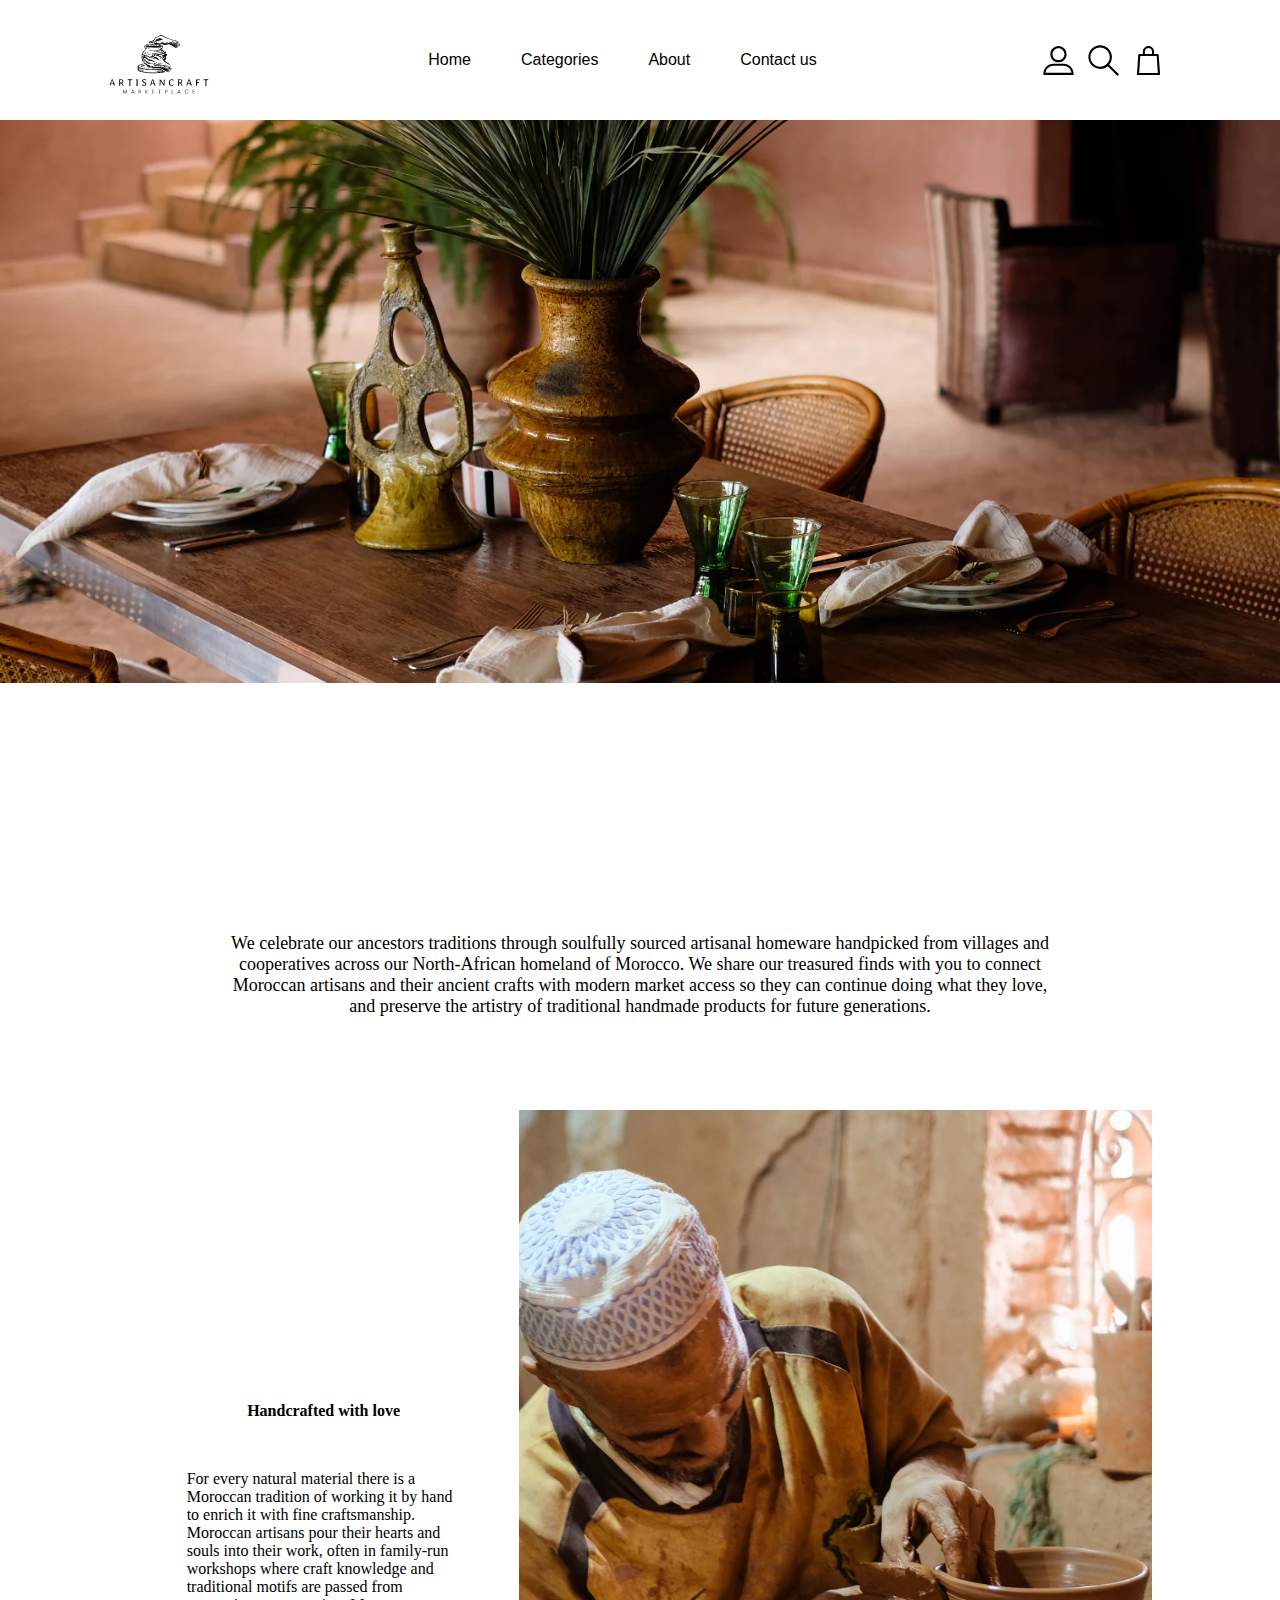
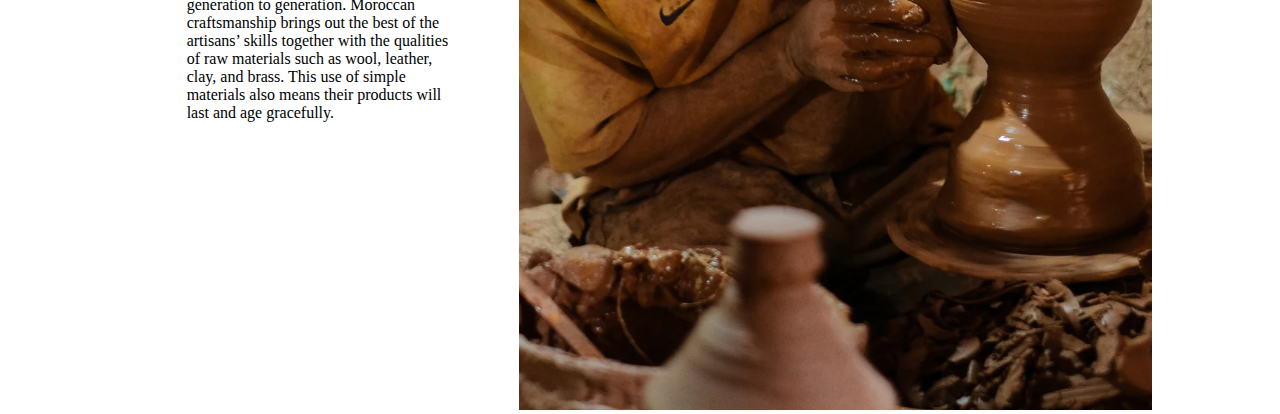
==== index.html @ 1ca32d8e "complete home page without footer" ====
<!DOCTYPE html>
<html lang="en">
<head>
    <meta charset="UTF-8">
    <meta name="viewport" content="width=device-width, initial-scale=1.0">
    <link rel="stylesheet" href="styles.css">
    <title>Document</title>
</head>
<body>

        <header>
            <img src="assets/logo.svg" class="logo" alt="logo">
            <nav>
                <ul>
                    <li><a href="">Home</a></li>
                    <li><a href="">Categories</a></li>
                    <li><a href="">About</a></li>
                    <li><a href="">Contact us</a></li>
                </ul>
            </nav>
            <div class="icons">
                <img src="assets/user.svg" alt="">
                <img src="assets/search1.svg" alt="">
                <img src="assets/cart.svg" alt="">
            </div>
        </header>
        <section class="main_page">
            <img src="assets/main_img.svg" alt="">
        </section>
        <div class="home_content">
            <p>We celebrate our ancestors traditions through soulfully sourced artisanal homeware handpicked from villages and <br> cooperatives across our North-African homeland of Morocco. We share our treasured finds with you to connect <br> Moroccan artisans and their ancient crafts with modern market access so they can continue doing what they love, <br> and preserve the artistry of traditional handmade products for future generations.</p>
        </div>
        <section class="main2">
            <div class="left_section">
                <h4>Handcrafted with love</h4>
                <p>For every natural material there is a Moroccan tradition of working it by hand to enrich it with fine craftsmanship. Moroccan artisans pour their hearts and souls into their work, often in family-run workshops where craft knowledge and traditional motifs are passed from generation to generation. Moroccan craftsmanship brings out the best of the artisans’ skills together with the qualities of raw materials such as wool, leather, clay, and brass. This use of simple materials also means their products will last and age gracefully. </p>
            </div>
            <div class="right_section">
                <img src="assets/men.svg" alt="">
            </div>
        </section>



    
</body>
</html>
---- styles.css ----
*{
    padding: 0;
    margin: 0;
}

header{
    position: relative;
    display: flex;
    z-index: 1;
    justify-content: space-around;
    align-items: center;
    height: 10%;
    background-color: var(--primarycolor);
}

.logo{
    height: 100px;
    width: 100px;
    display: flex;
    padding-bottom: 20px;
}
.icons{
    display: flex;
    align-items: center;
    justify-content: space-between;
}

.icons img{
    height: 45px;
    width: 45px;
}

nav ul{
    list-style-type: none;
    display: flex;
    gap: 50px; 
    
}
nav ul li a {
    font-size: 18px;
    font-family: 'Roboto', sans-serif;
    font-size: 16px;
    font-weight: 400;
    text-decoration: none;
    color: black;
} 
.main_page{
   height: 80vh;
}

.home_content{
    height: 30vh;
    width: 80%;
    display: flex;
    align-items: center;
    justify-content: center;
    margin: auto;
    
}
.home_content p{
    text-align: center;
    font-size: 18px;
}

.main2{
    height: 100vh;
    width: 80%;
    margin: auto;
    display: grid;
    grid-template-columns: repeat(2,1fr)
}
.left_section{
    grid-column:1/2 ;

    height: 100%;
    width: 70%;
    margin: auto;
    display: flex;
    flex-direction: column;
    justify-content: center;
    align-items: center;
    gap: 50px;
}
.right_section{
    grid-column:2/3 ;
    width: 100%;
}
.right_section img{
    height: 100vh;
    width: 100%;
    width: auto;
    object-fit: cover ;
}
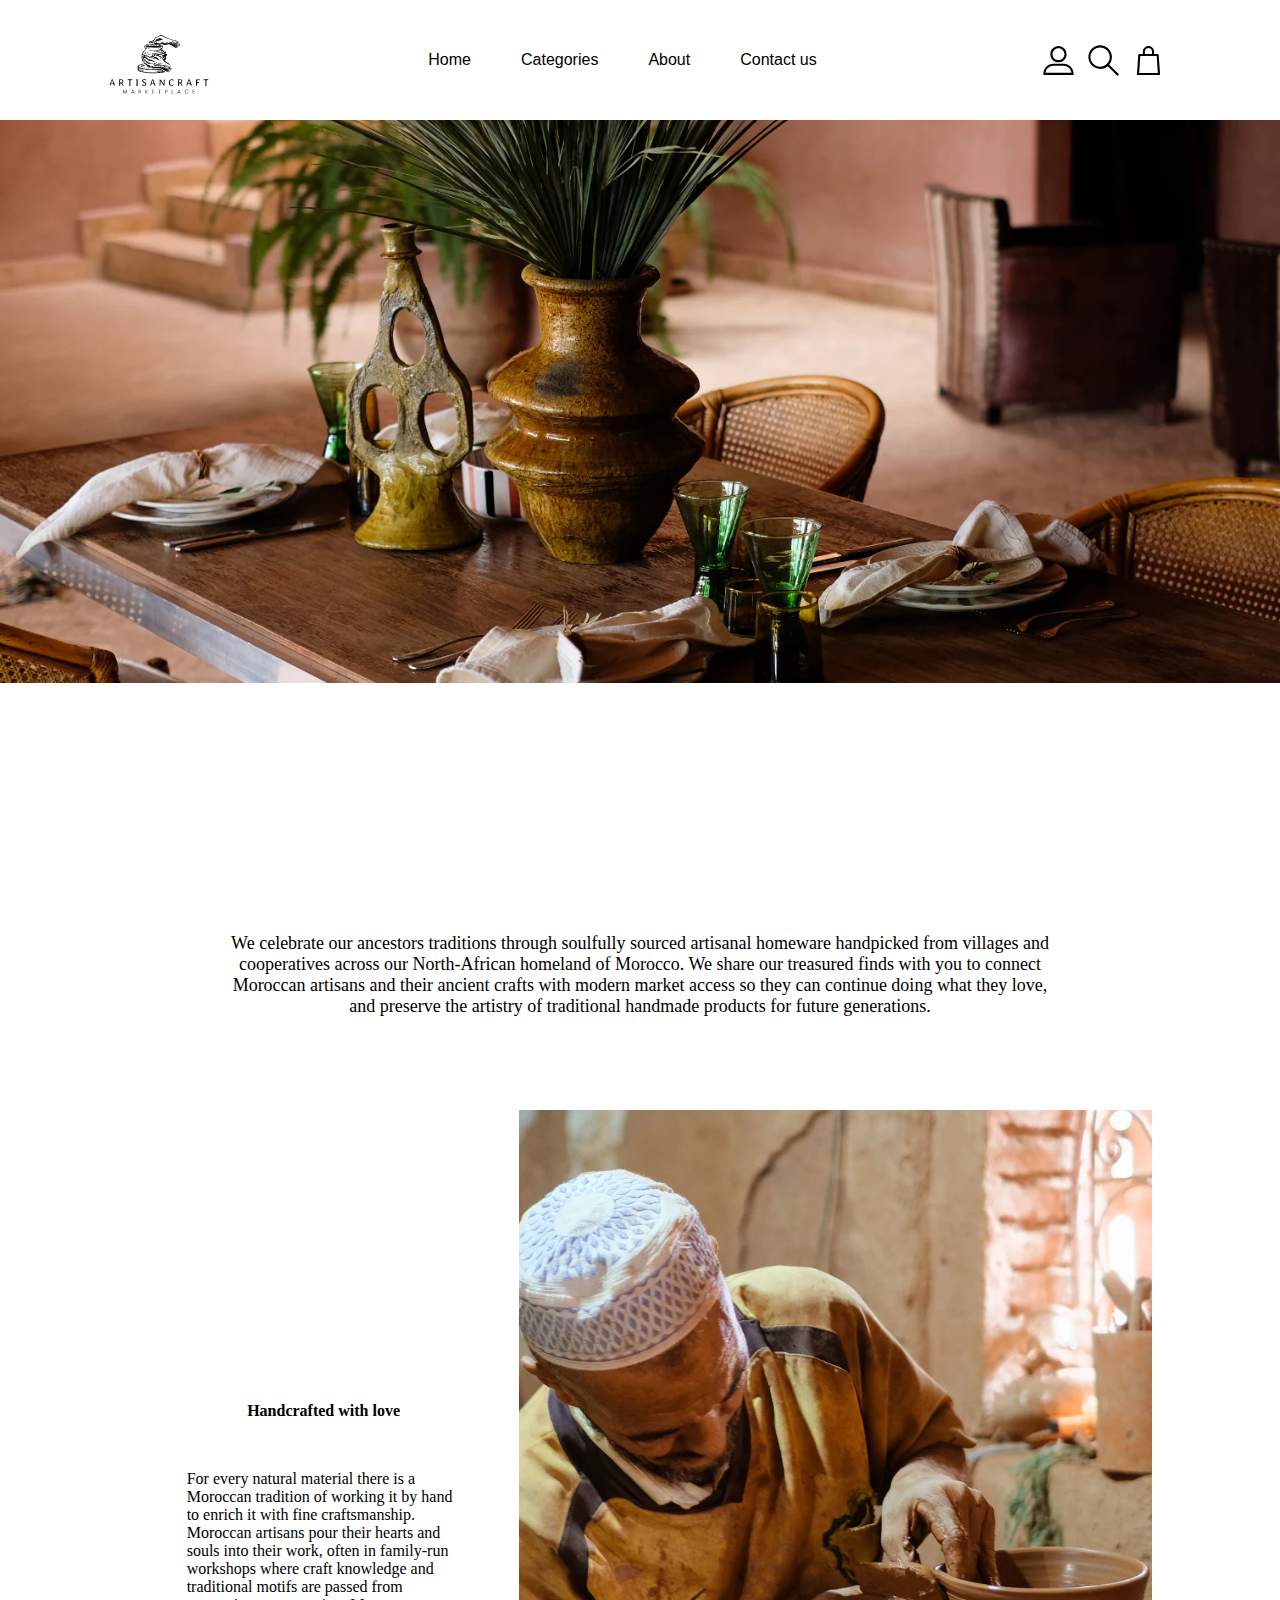
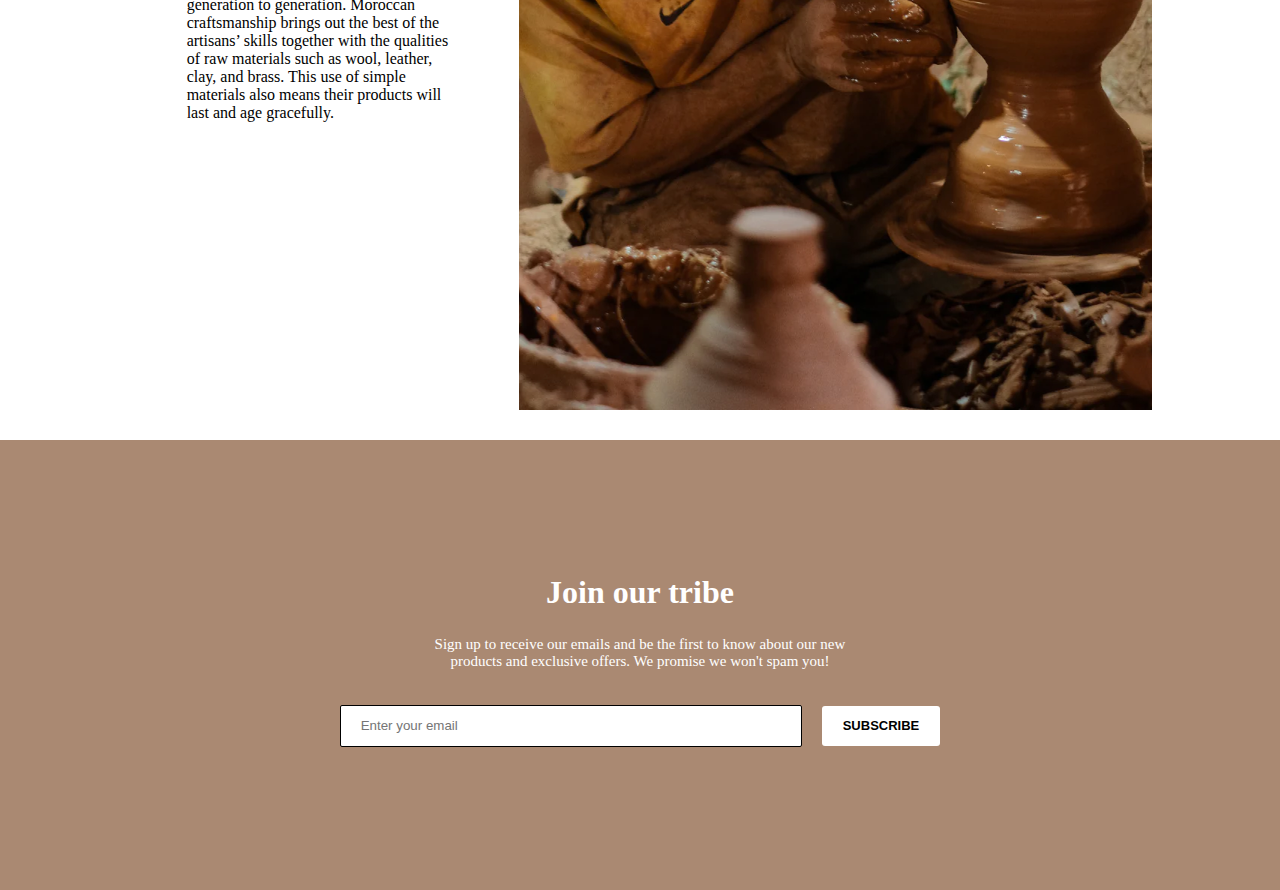
==== commit 8fd6658c: "footer completed" ====
--- a/index.html
+++ b/index.html
@@ -14,7 +14,7 @@
                 <ul>
                     <li><a href="">Home</a></li>
                     <li><a href="">Categories</a></li>
-                    <li><a href="">About</a></li>
+                    <li><a href="pages/about.html">About</a></li>
                     <li><a href="">Contact us</a></li>
                 </ul>
             </nav>
@@ -40,7 +40,20 @@
             </div>
         </section>
 
-
+        <footer>
+            <div class="footer_top">
+                <h1>Join our tribe</h1>
+                <p>Sign up to receive our emails and be the first to know about our new <br> products and exclusive offers. We promise we won't spam you!</p>
+                <div class="formbtn">
+                    <input type="text" placeholder="Enter your email" class="form__input"  />
+                    <button class="btn">SUBSCRIBE</button>
+                </div>
+            </div>
+            <!-- <hr class="solid"> -->
+            <div class="footer_bottom">
+                
+            </div>
+        </footer>
 
     
 </body>
--- a/styles.css
+++ b/styles.css
@@ -28,6 +28,8 @@
 .icons img{
     height: 45px;
     width: 45px;
+    object-fit: cover;
+    
 }
 
 nav ul{
@@ -67,7 +69,8 @@
     width: 80%;
     margin: auto;
     display: grid;
-    grid-template-columns: repeat(2,1fr)
+    grid-template-columns: repeat(2,1fr);
+    margin-bottom: 30px;
 }
 .left_section{
     grid-column:1/2 ;
@@ -91,3 +94,95 @@
     width: auto;
     object-fit: cover ;
 }
+
+
+footer{
+    height: 50vh;
+    width: 100%;
+    background-color: #AA8972;
+    display: flex;
+    flex-direction: column;
+    justify-content: center;
+    align-items: center;
+  
+
+}
+footer h1 {
+    text-align: center;
+    color: white;
+}
+
+footer p {
+    text-align: center;
+    color: white;
+    font-size: 15px;
+}
+
+.footer_top{
+    display: flex;
+    flex-direction: column;
+    gap: 25px;
+}
+.formbtn{
+    display: flex;
+    flex-direction: row;
+    align-items: center;
+    gap: 20px;
+  }
+
+.form__input {
+  width: clamp(120px, 30vw, 420px);
+  height: 2.5rem;
+  padding: 0 1.25rem;
+  border: 1px solid black;
+  border-radius: 2px;
+  margin: 0.625rem auto;
+  transition: all 250ms;
+  @media (min-width: 768px) {
+    width: clamp(120px, 35vw, 420px);
+  }
+}
+
+ footer button{
+    display: inline-block;
+    outline: 0;
+    text-align: center;
+    cursor: pointer;
+    background: #fff;
+    border-color: #fff;
+    color: #000;
+    height: 2.5rem;
+    padding: 0 20px;
+    border-radius: 3px;
+    border: 1px solid transparent;
+    transition: all .3s ease;
+    text-align: center;
+    min-width: 110px;
+    line-height: 20px;
+    text-transform: uppercase;
+    font-weight: 600;
+    font-size: 13px;
+    :hover {
+        box-shadow: 0 1px 4px 0 rgb(0 0 0 / 10%);
+    }
+    
+    }
+  
+/****************BILAL*******************************************************************************************************************************************************************/
+.sec1 .container{
+    height: 100vh;
+    display: flex;
+    flex-direction: column;
+    justify-content: center;
+    align-items: center;
+}
+.sec2 .container{
+    height: 100vh;
+    display: flex;
+    flex-direction: column;
+    justify-content: center;
+    align-items: center;
+    background-color: #BB9457;
+    color: white;
+}
+/*******************************************************************************************************************************************************/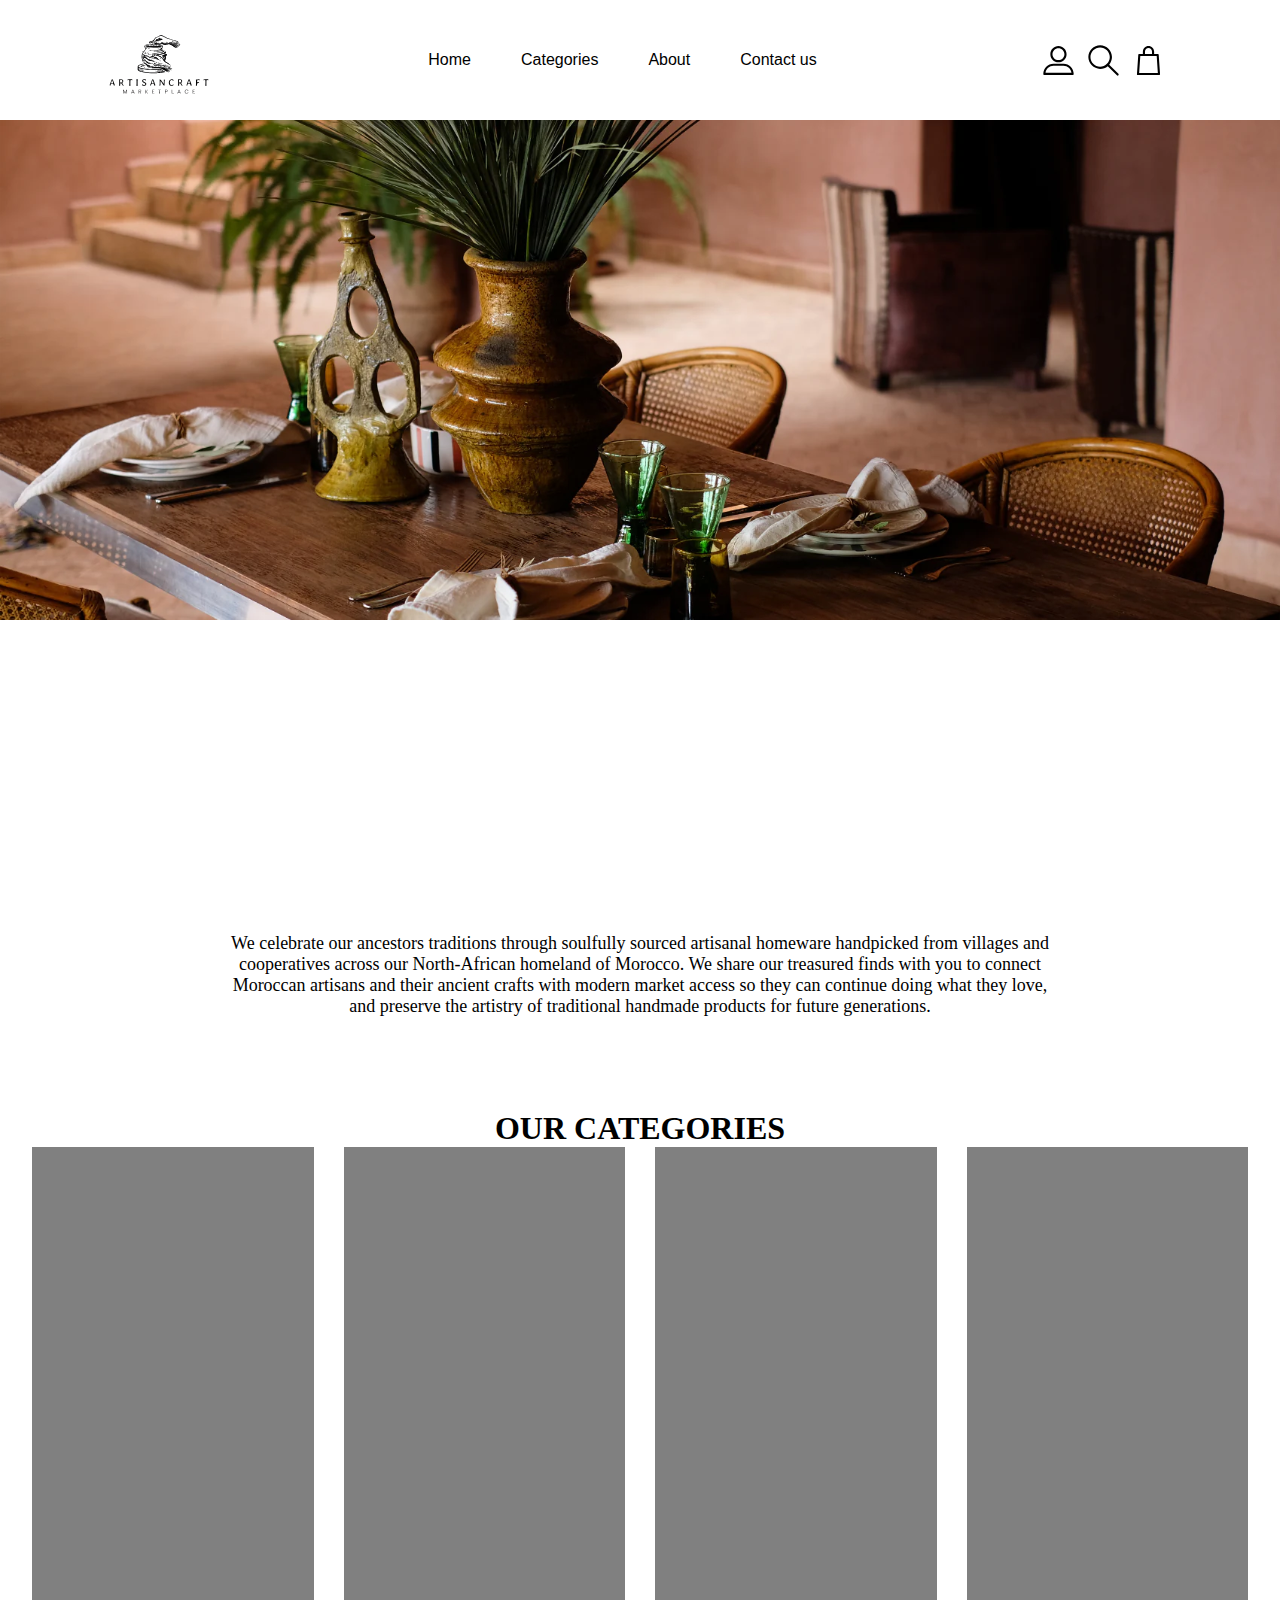
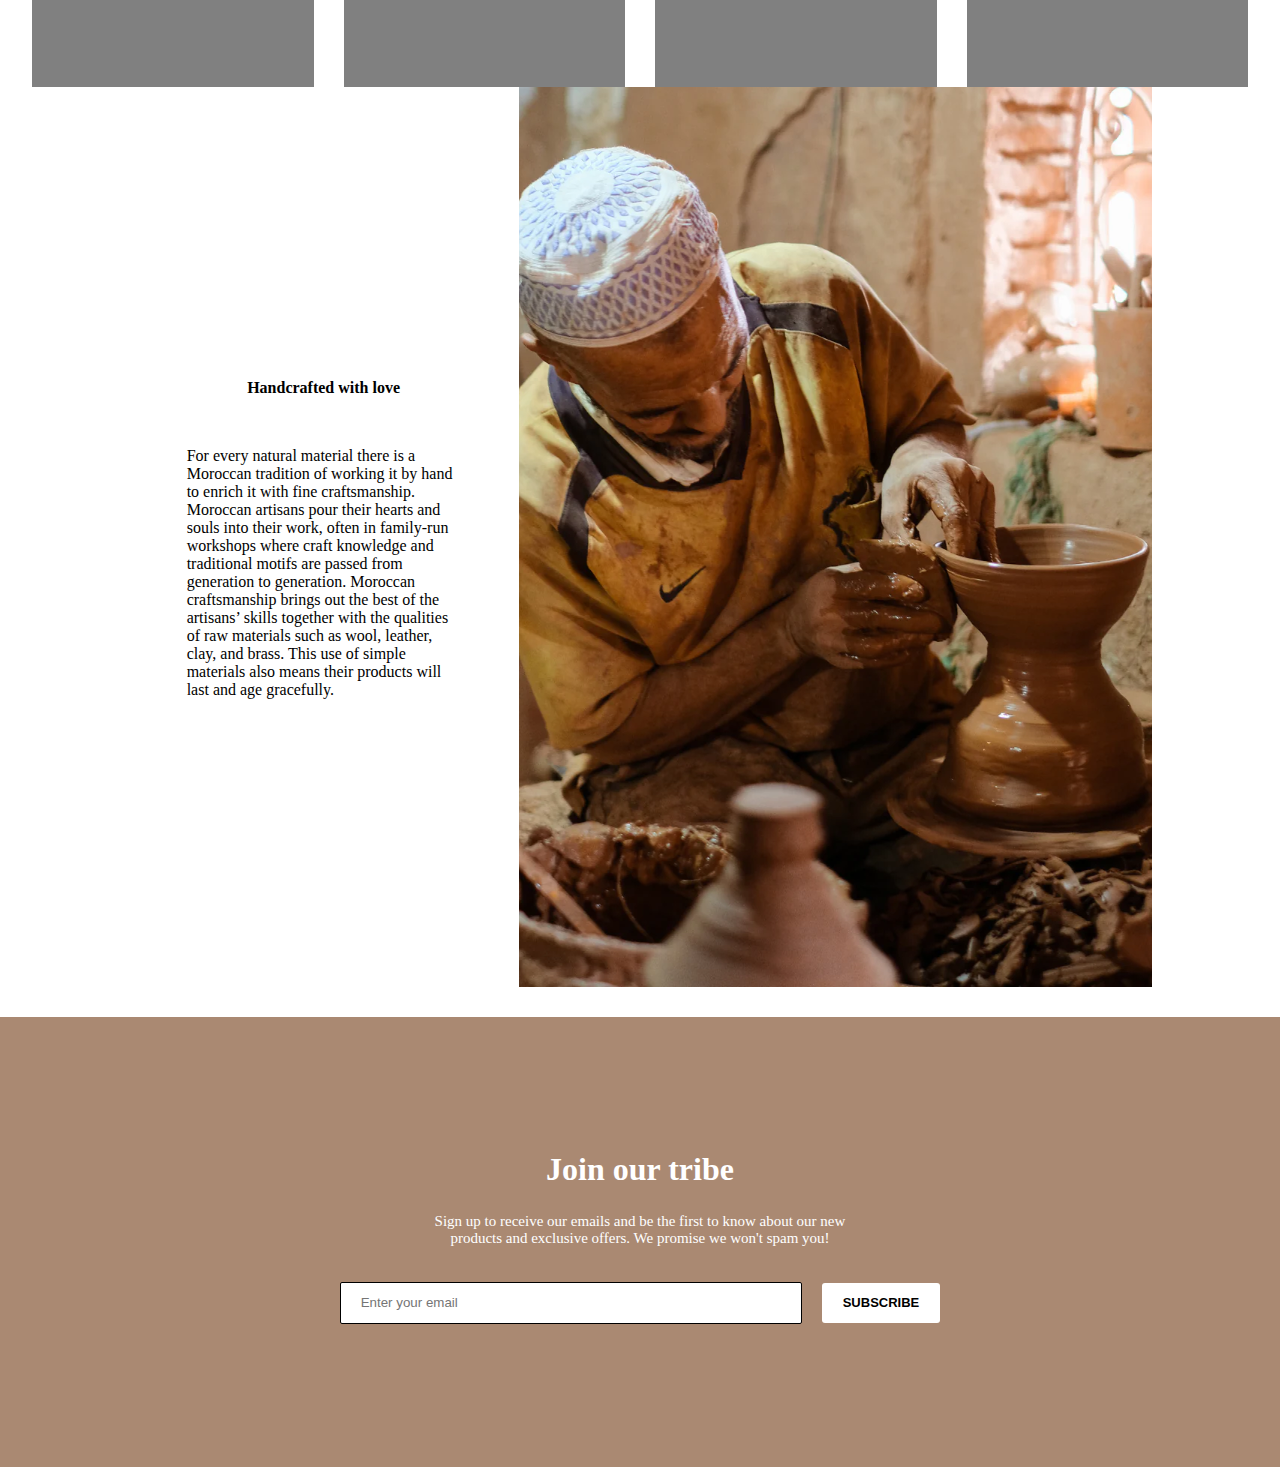
==== commit a036052e: "Merge branch 'main' into bilal" ====
--- a/index.html
+++ b/index.html
@@ -7,13 +7,12 @@
     <title>Document</title>
 </head>
 <body>
-
         <header>
             <img src="assets/logo.svg" class="logo" alt="logo">
             <nav>
                 <ul>
                     <li><a href="">Home</a></li>
-                    <li><a href="">Categories</a></li>
+                    <li><a href="pages/products.html">Categories</a></li>
                     <li><a href="pages/about.html">About</a></li>
                     <li><a href="">Contact us</a></li>
                 </ul>
@@ -25,11 +24,21 @@
             </div>
         </header>
         <section class="main_page">
-            <img src="assets/main_img.svg" alt="">
+
+
+            <img class="img" src="assets/main_img.svg" alt="">
+
         </section>
         <div class="home_content">
             <p>We celebrate our ancestors traditions through soulfully sourced artisanal homeware handpicked from villages and <br> cooperatives across our North-African homeland of Morocco. We share our treasured finds with you to connect <br> Moroccan artisans and their ancient crafts with modern market access so they can continue doing what they love, <br> and preserve the artistry of traditional handmade products for future generations.</p>
         </div>
+        <h1 style="text-align: center">OUR CATEGORIES</h1>
+        <section class="categories">
+            <div class="cat1"></div>
+            <div class="cat2"></div>
+            <div class="cat3"></div>
+            <div class="cat4"></div>
+        </section>
         <section class="main2">
             <div class="left_section">
                 <h4>Handcrafted with love</h4>
@@ -49,7 +58,6 @@
                     <button class="btn">SUBSCRIBE</button>
                 </div>
             </div>
-            <!-- <hr class="solid"> -->
             <div class="footer_bottom">
                 
             </div>
--- a/styles.css
+++ b/styles.css
@@ -50,6 +50,11 @@
    height: 80vh;
 }
 
+.main_page .img{
+    width: 100%;
+}
+
+
 .home_content{
     height: 30vh;
     width: 80%;
@@ -74,7 +79,6 @@
 }
 .left_section{
     grid-column:1/2 ;
-
     height: 100%;
     width: 70%;
     margin: auto;
@@ -164,9 +168,39 @@
     font-size: 13px;
     :hover {
         box-shadow: 0 1px 4px 0 rgb(0 0 0 / 10%);
+    }  
     }
-    
+
+.categories{
+    height: 60vh;
+    width: 95%;
+    margin: auto;
+    display: grid;
+    grid-template-columns: repeat(4,1fr);
+    grid-template-rows: 1fr;
+    gap: 30px;
     }
+
+.cat1{
+    grid-column: 1/2;
+    grid-row: 1;
+    background-color: grey;
+}
+.cat2{
+    grid-column: 2/3;
+    grid-row: 1;
+    background-color: grey;
+}
+.cat3{
+    grid-column: 3/4;
+    grid-row: 1;
+    background-color: grey;
+}
+.cat4{
+    grid-column: 4/5;
+    grid-row: 1;
+    background-color: grey;
+}
   
 /****************BILAL*******************************************************************************************************************************************************************/
 .sec1 .container{
@@ -175,6 +209,25 @@
     flex-direction: column;
     justify-content: center;
     align-items: center;
+    gap: 20px;
+   
+}
+
+.paragraph{
+    width: 70%;
+    text-align: center;
+   
+}
+.sec1 .primarytitle{
+    font-family: 'Times New Roman', Times, serif;
+font-size: 30px;
+margin: auto;
+}
+
+.sec2{
+    display: flex;
+    justify-content: center;
+    align-items: center;
 }
 .sec2 .container{
     height: 100vh;
@@ -182,7 +235,251 @@
     flex-direction: column;
     justify-content: center;
     align-items: center;
+   gap: 20px;
+}
+.secondarytitle{
+    font-family: 'Times New Roman', Times, serif;
+    margin: auto;
+
+}
+.imgb{
+
+    height: 80%;
+}
+\\\\\\\\ahmedd\\\\\\\\\\\\\\\\\\\\\\\\\\\\\\\\\\\\\\\\\\\\\\\\\\\\\\\\\\\\\\\\\\\\\\\\\\\\\\\\
+
+
+.products-all-top{
+    display: flex;
+    justify-content: center;
+    margin: 50px auto;
+    gap: 100px;
+    background-color: antiquewhite;
+
+}
+.why-img{
+    width: 50px;
+}
+.product-why{
+display: flex;
+justify-content: center;
+align-items: center;
+}
+.all-best-product{
+    display: grid;
+    grid-template-columns: 1fr 1fr 1fr 1fr;
+    row-gap: 64px;
+    margin-top: 36px;
+    margin-bottom: 72px;
+}
+.best-selling-product{
+    display: flex;
+    flex-direction: column;
+    align-items: center;
+    gap: 5px;
+}
+.product-name{
+    font-weight: 600;
+    
+}
+.product-pris{display: flex;
+    gap: 20px;
+    margin-bottom: 10px;
+    max-width: 40%;
+    
+}
+.best-selling-product:hover{
+    scale: 1;
+}
+.product-prix{
+    font-weight: 500;
+    
+}
+.product-stock{
+    color: #52FF7Bd4;
+    font-weight: 500;
+
+
+}
+.h2-sel{
+    padding-left: 36px;
+}
+.best-selling-product img{
+width: 300px;}
+.chrab{
+    color: red;
+}
+.btn-add-cart{
+    padding: 8px 24px;
+    border-radius: 4px;
     background-color: #BB9457;
     color: white;
-}
-/*******************************************************************************************************************************************************/+
+}
+.btn-add-cart:hover{
+    background-color: rgb(99, 99, 22);
+}
+.featured{
+    font-size: 18px;color: blue;
+    margin-bottom: 36px;
+    padding-left:24px ;
+}
+.all-featured-products{
+    display: grid;
+    grid-template-columns: 1fr 1fr 1fr;
+    row-gap: 32px;
+    margin-bottom: 64px;
+
+}
+.featured-products{
+display: flex;
+flex-direction: column;
+align-items: center;
+gap: 6px;
+}
+.categorie-img{
+    max-width: 40%;
+
+}
+.categorie-name{
+
+}
+.shop-now-lien{
+    color: black;
+
+
+}
+.custmer-review{
+    background-color: #F3D5B5;
+    padding: 20px 64px;
+    margin-bottom: 48px;
+}
+ .custmer-review-h1{
+    color: white;
+    font-size: 48px;
+ }
+ .custmer-review-p{
+   font-size: 24px;
+   font-weight: 300;
+ }
+ .custmer-comment{display: flex;
+    flex-direction: column;
+
+ }
+ .custmer-id{display: flex;
+    align-items: center;
+    gap:12px ;
+
+ }
+ .custmer-img{
+width: 50px;
+ }
+ 
+ .all-reviews{
+    display: grid;
+    grid-template-columns: 1fr 1fr 1fr 1fr;
+    gap: 48px;
+    padding: 24px;
+ }
+ 
+ /* product deatils:::::::::::::::::::::::::::::::::::::::::::::::::::::::::::::::::::: */
+ .item-cmpo{
+    display: flex;
+    gap: 12px;
+    flex-direction: column;
+    align-items: center;
+    margin-bottom: 16px;
+ }
+ .product-rvw{
+    display: flex;
+    gap: 12px;
+ }
+ .stars{
+    width: 60px;
+ }
+
+ .p-datils{
+    font-size: 16px;
+    font-weight: 400;
+ }
+ .product-detail-img{
+width: 400px;
+ }
+
+ .all-product-detaill{
+    display: flex;
+    align-content: center;
+    align-items: center;
+    gap: 24px;
+    padding: 48px ;
+    flex-direction: column;
+ }
+.detial-btn{
+    padding: 16px 36px;
+    color:white ;
+    background-color:#F3D5B5 ;
+border-radius: 4px;
+}
+.prix-detaill{
+    font-size: large;
+    font-weight: 600;
+    margin-bottom: 12px;
+}
+.side-detail{
+    display: flex;
+    flex-direction: column;
+    align-items: center;
+}
+ 
+.all-demans{
+    width: 1200px;
+    margin-bottom: 100px;
+    display: flex;
+    align-items: center;
+    flex-direction: column;
+    padding: 86px;
+    font-size: 24px;
+    font-weight: 300;
+}
+.all-demanss{
+    margin-bottom: 25px;
+}
+.demans{
+    display: flex;
+   gap: 86px;
+}
+.dettl{
+    padding: 24px;
+}
+.key-feat{
+    display: flex;
+    flex-direction: column;
+    align-items: flex-start;
+    align-content: flex-start;
+}
+.queen{
+    width: 60px;
+}
+.tital-key{margin-bottom: 12px;
+font-weight: 400;}
+.key-p{
+    font-weight: 300;
+}
+.key-grid{
+    display: grid;
+    grid-template-columns:auto auto;
+    justify-content: center;
+    gap: 36px;
+    padding: 36px;
+    margin: auto;
+}
+.abbt{
+    font-weight: 400;
+}
+.p-abbt{
+    width: 500px;
+padding: 24px;
+margin: auto;}
+.midd-key{
+    margin: auto;
+width: 400px;}
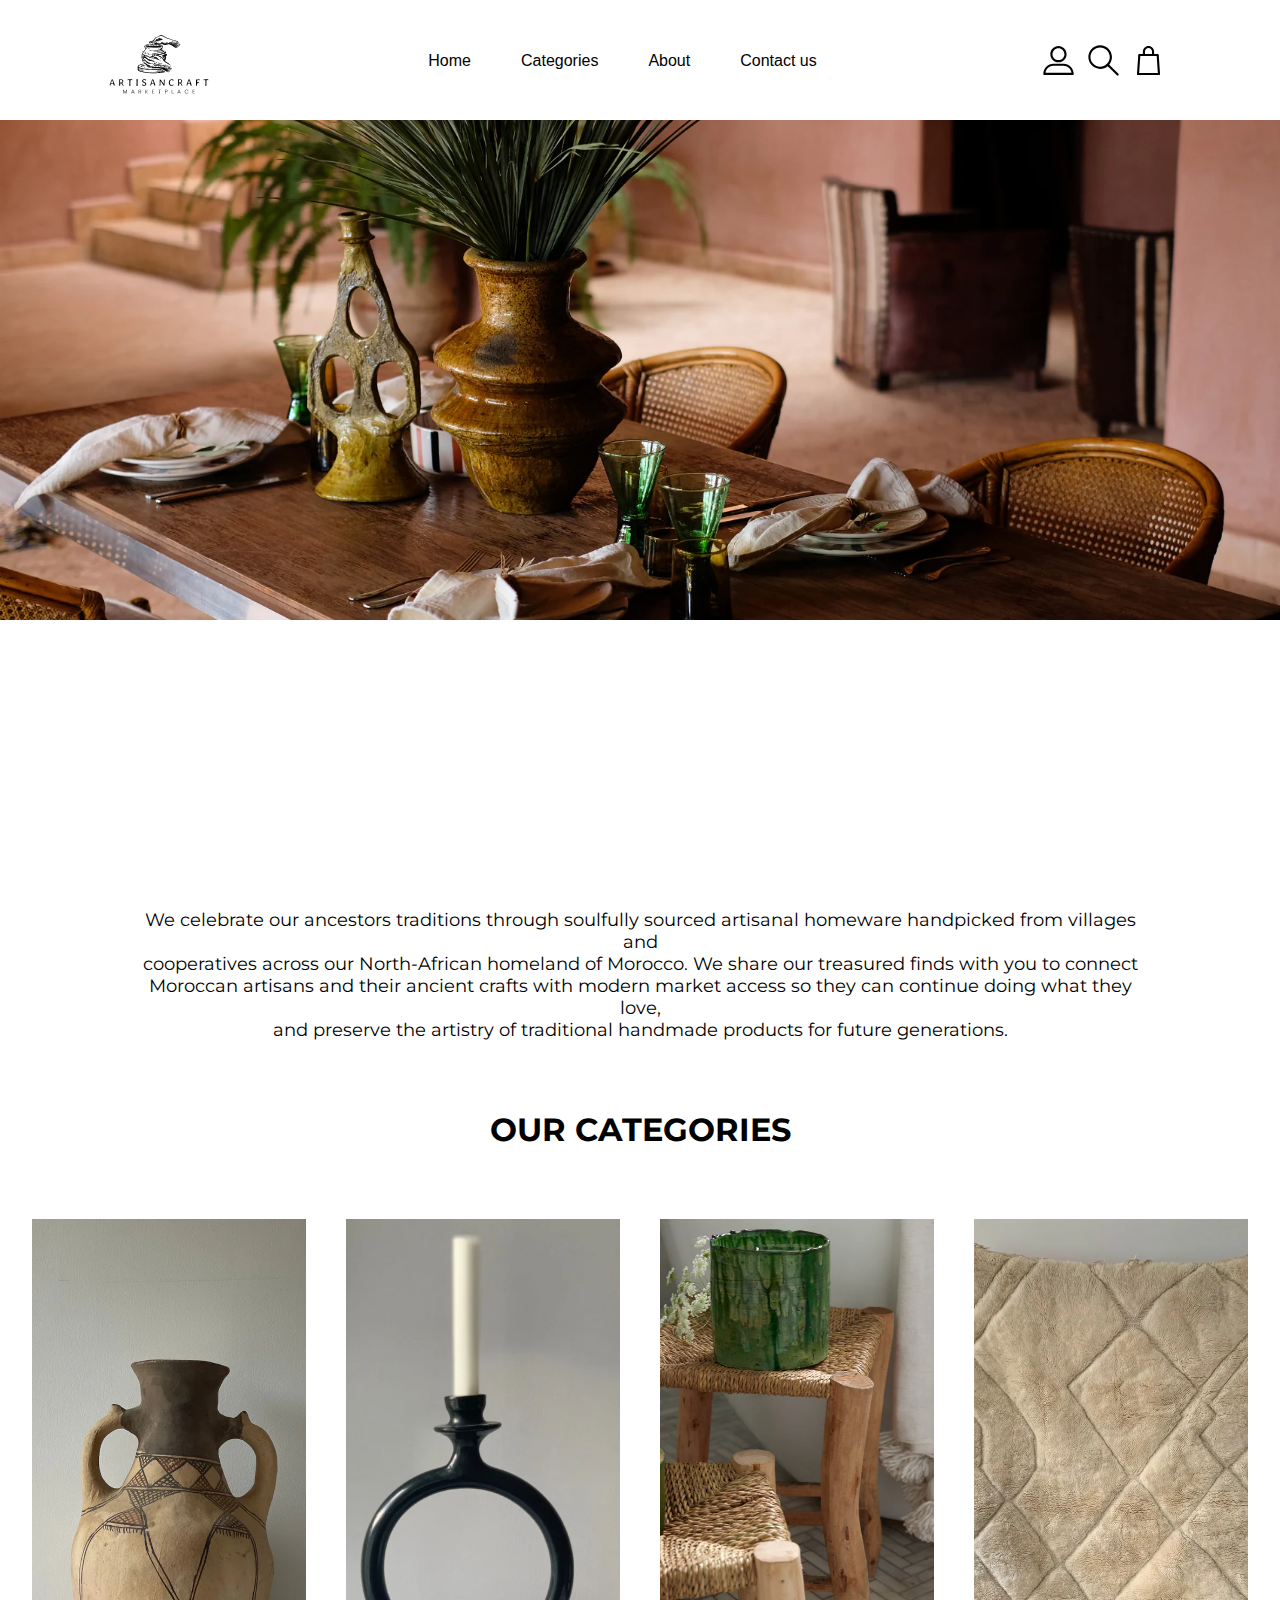
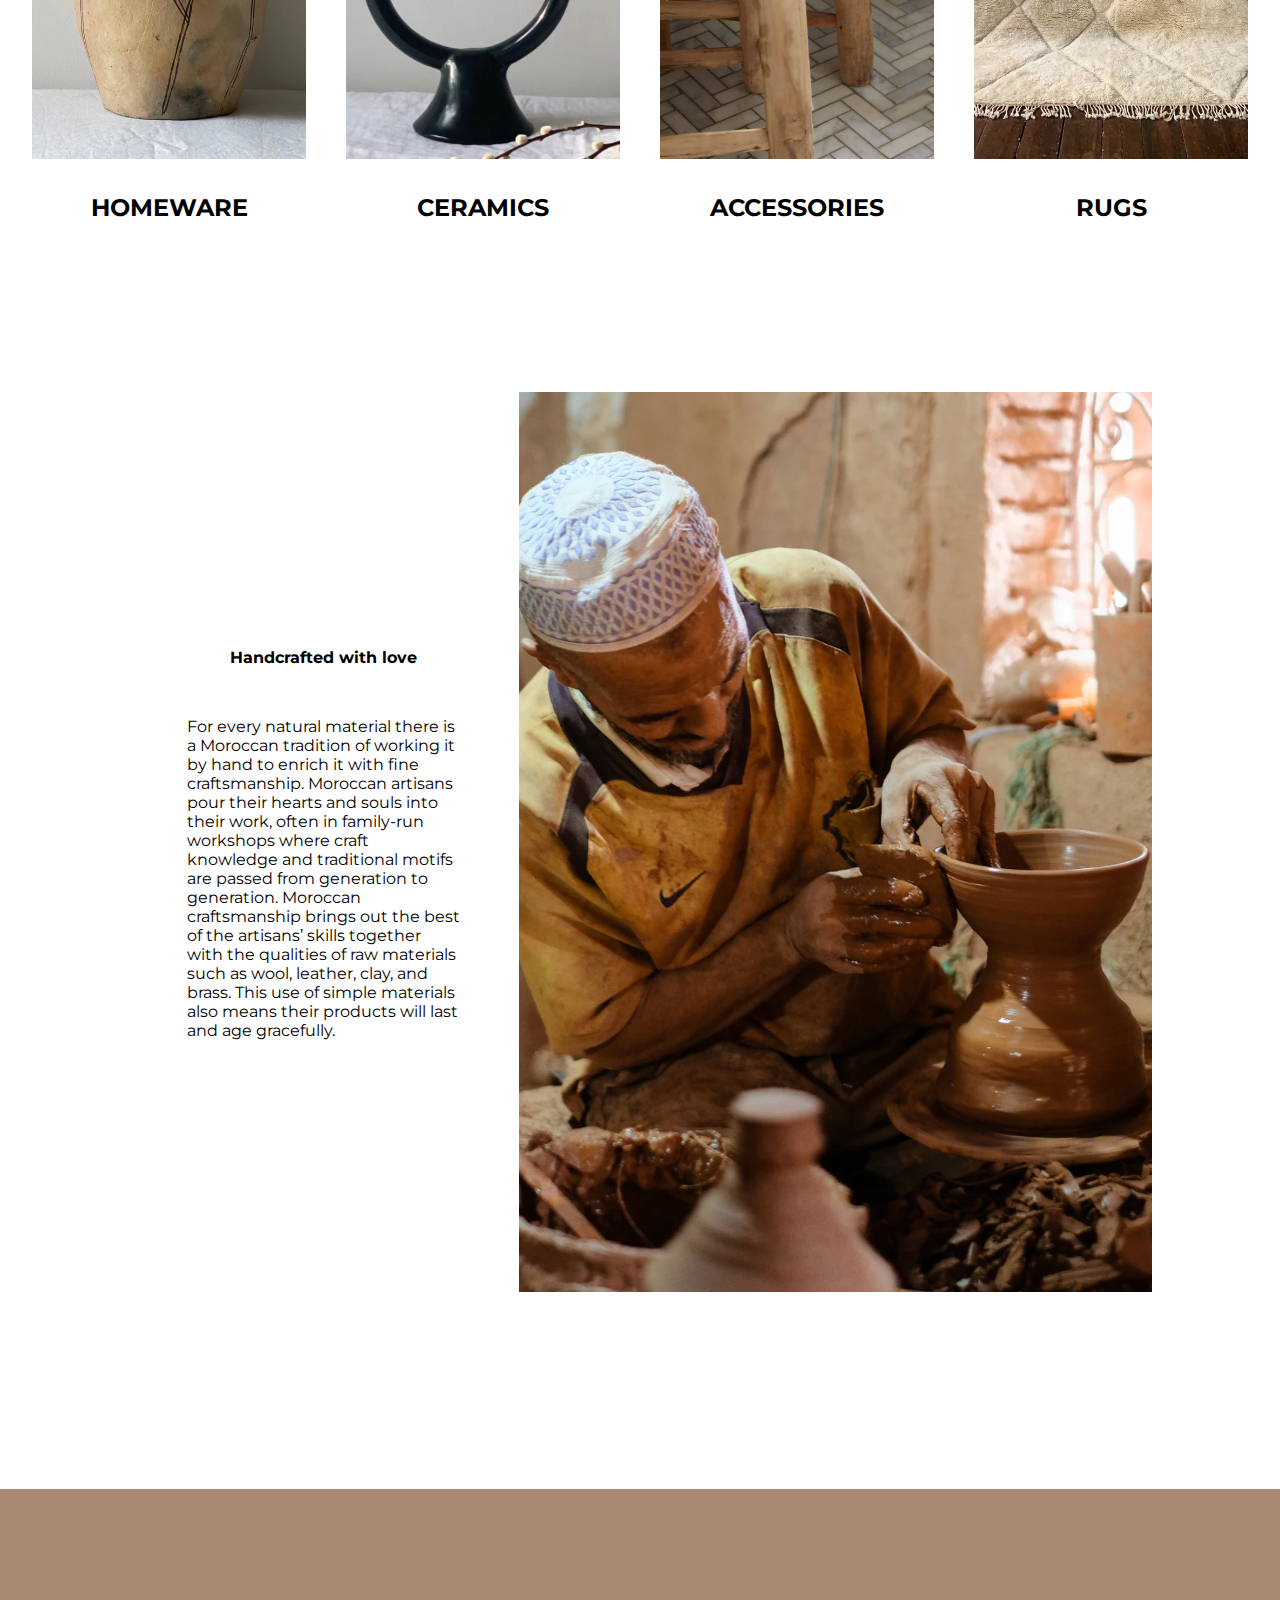
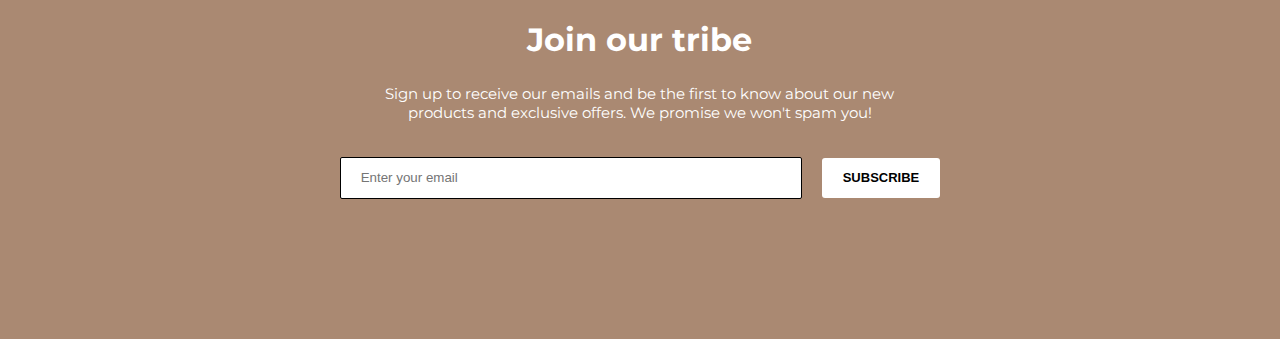
==== commit daf7ee04: "Merge pull request #13 from ginhxh/ismail" ====
--- a/index.html
+++ b/index.html
@@ -34,12 +34,25 @@
         </div>
         <h1 style="text-align: center">OUR CATEGORIES</h1>
         <section class="categories">
-            <div class="cat1"></div>
-            <div class="cat2"></div>
-            <div class="cat3"></div>
-            <div class="cat4"></div>
+            <div class="cart cat1">
+                <img class="catimg" src="assets/cat1.jpg" alt="">
+                <h2>HOMEWARE</h2>
+            </div>
+            <div class=" cart cat2">
+                <img class="catimg" src="assets/cat2.jpg" alt="">
+                <h2>CERAMICS</h2>
+            </div>
+            <div class=" cart cat3">
+                <img  class="catimg"src="assets/cat3.jpg" alt="">
+                <h2>ACCESSORIES</h2>
+            </div>
+            <div class="cart cat4">
+                <img class="catimg" src="assets/cat4.jpg" alt="">
+                <h2>RUGS</h2>
+            </div>
         </section>
-        <section class="main2">
+        <div class="mainv2">
+            <section class="main2">
             <div class="left_section">
                 <h4>Handcrafted with love</h4>
                 <p>For every natural material there is a Moroccan tradition of working it by hand to enrich it with fine craftsmanship. Moroccan artisans pour their hearts and souls into their work, often in family-run workshops where craft knowledge and traditional motifs are passed from generation to generation. Moroccan craftsmanship brings out the best of the artisans’ skills together with the qualities of raw materials such as wool, leather, clay, and brass. This use of simple materials also means their products will last and age gracefully. </p>
@@ -48,6 +61,7 @@
                 <img src="assets/men.svg" alt="">
             </div>
         </section>
+    </div>
 
         <footer>
             <div class="footer_top">
--- a/styles.css
+++ b/styles.css
@@ -1,6 +1,10 @@
+@import url('https://fonts.googleapis.com/css2?family=Montserrat:ital,wght@0,100..900;1,100..900&display=swap');
 *{
     padding: 0;
     margin: 0;
+}
+body{
+    font-family: "Montserrat", sans-serif;
 }
 
 header{
@@ -68,11 +72,17 @@
     text-align: center;
     font-size: 18px;
 }
-
+.mainv2{
+    height: 140vh;
+    width: 80%;
+    display: flex;
+    align-items: center;
+    justify-content: center;
+    margin:  auto;
+}
 .main2{
-    height: 100vh;
-    width: 80%;
-    margin: auto;
+
+
     display: grid;
     grid-template-columns: repeat(2,1fr);
     margin-bottom: 30px;
@@ -174,11 +184,11 @@
 .categories{
     height: 60vh;
     width: 95%;
-    margin: auto;
+    margin: 70px auto;
     display: grid;
     grid-template-columns: repeat(4,1fr);
     grid-template-rows: 1fr;
-    gap: 30px;
+    gap: 40px;
     }
 
 .cat1{
@@ -201,6 +211,16 @@
     grid-row: 1;
     background-color: grey;
 }
+.cart h2{
+    text-align: center;
+    margin: 30px;
+}
+
+.catimg{
+    height: 100%;
+    width: 100%;
+    object-fit: cover;
+}
   
 /****************BILAL*******************************************************************************************************************************************************************/
 .sec1 .container{
@@ -216,11 +236,11 @@
 .paragraph{
     width: 70%;
     text-align: center;
+    margin: 30px auto;
    
 }
 .sec1 .primarytitle{
-    font-family: 'Times New Roman', Times, serif;
-font-size: 30px;
+font-size: 20px;
 margin: auto;
 }
 
@@ -230,16 +250,16 @@
     align-items: center;
 }
 .sec2 .container{
-    height: 100vh;
-    display: flex;
-    flex-direction: column;
-    justify-content: center;
-    align-items: center;
-   gap: 20px;
+    height: auto;
+    display: flex;
+    flex-direction: column;
+    justify-content: center;
+    align-items: center;
+   gap: 30px;
 }
 .secondarytitle{
-    font-family: 'Times New Roman', Times, serif;
     margin: auto;
+    font-size: 17px;
 
 }
 .imgb{
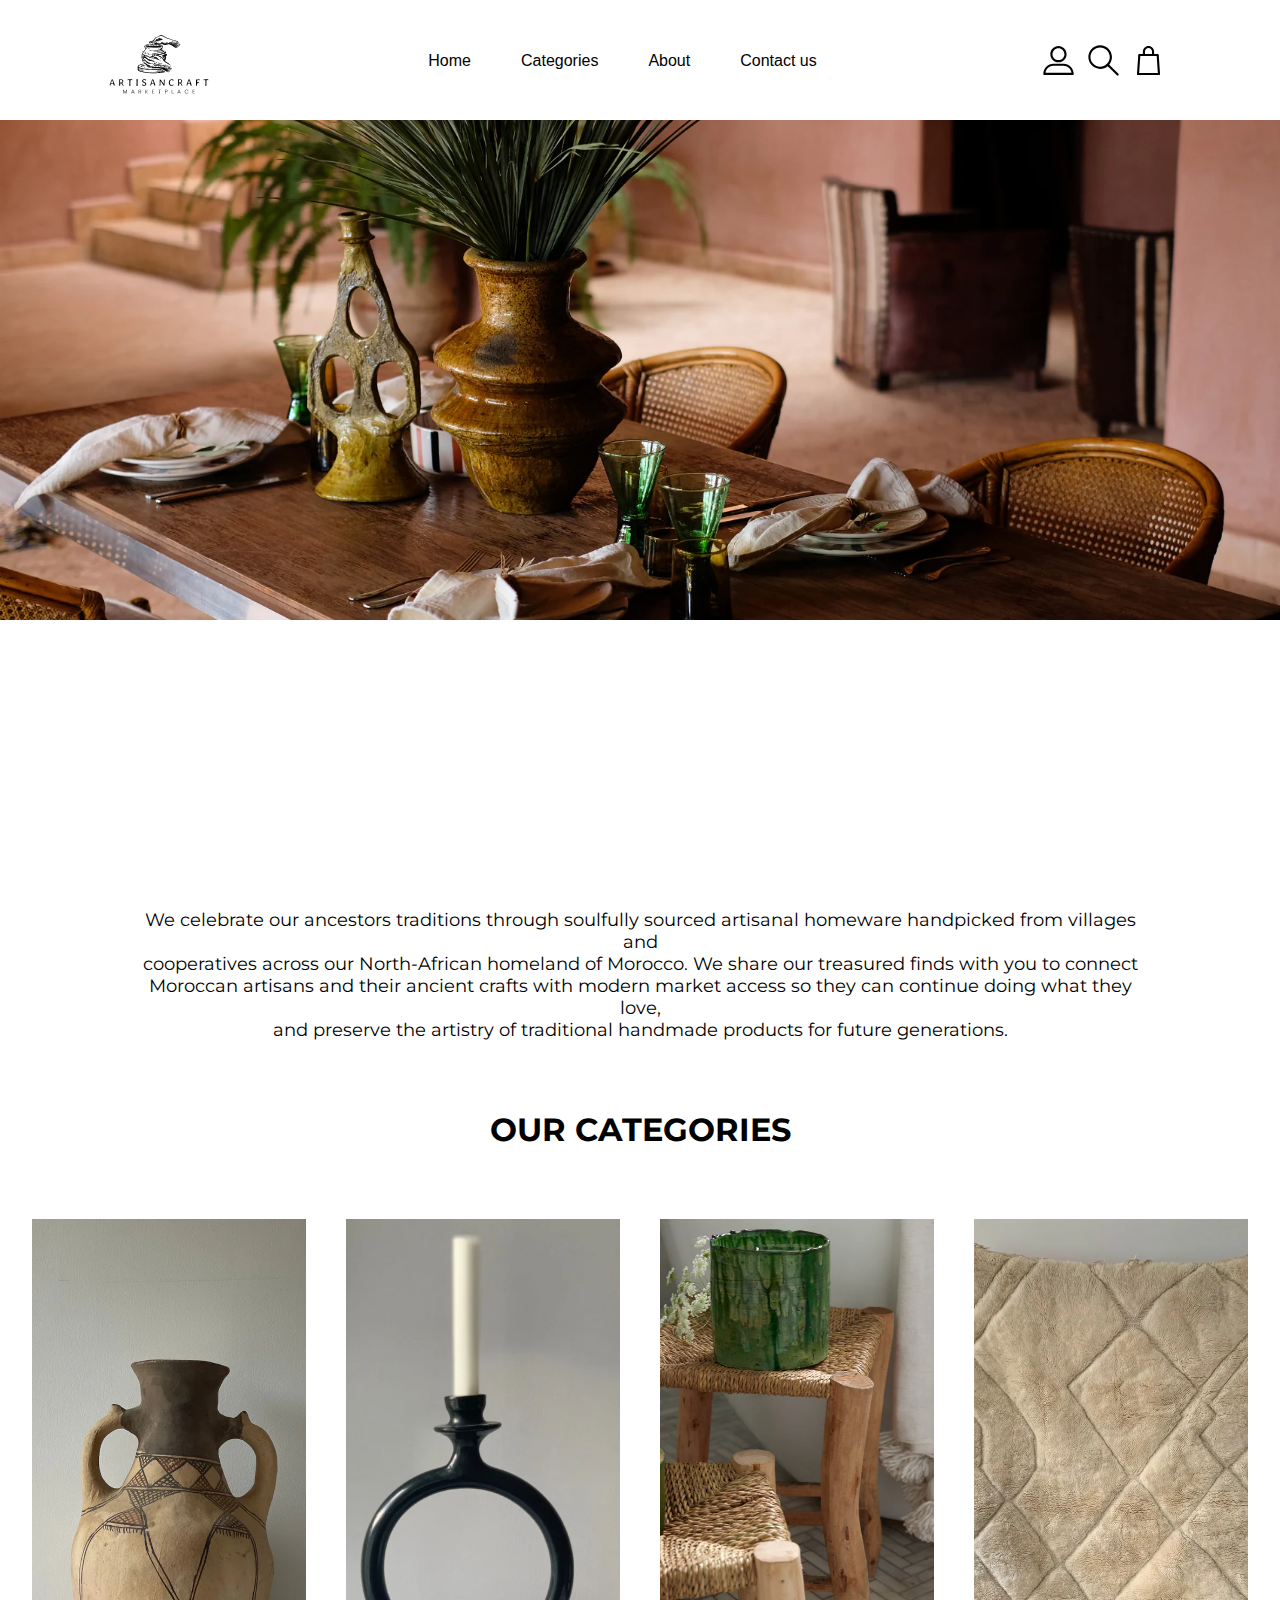
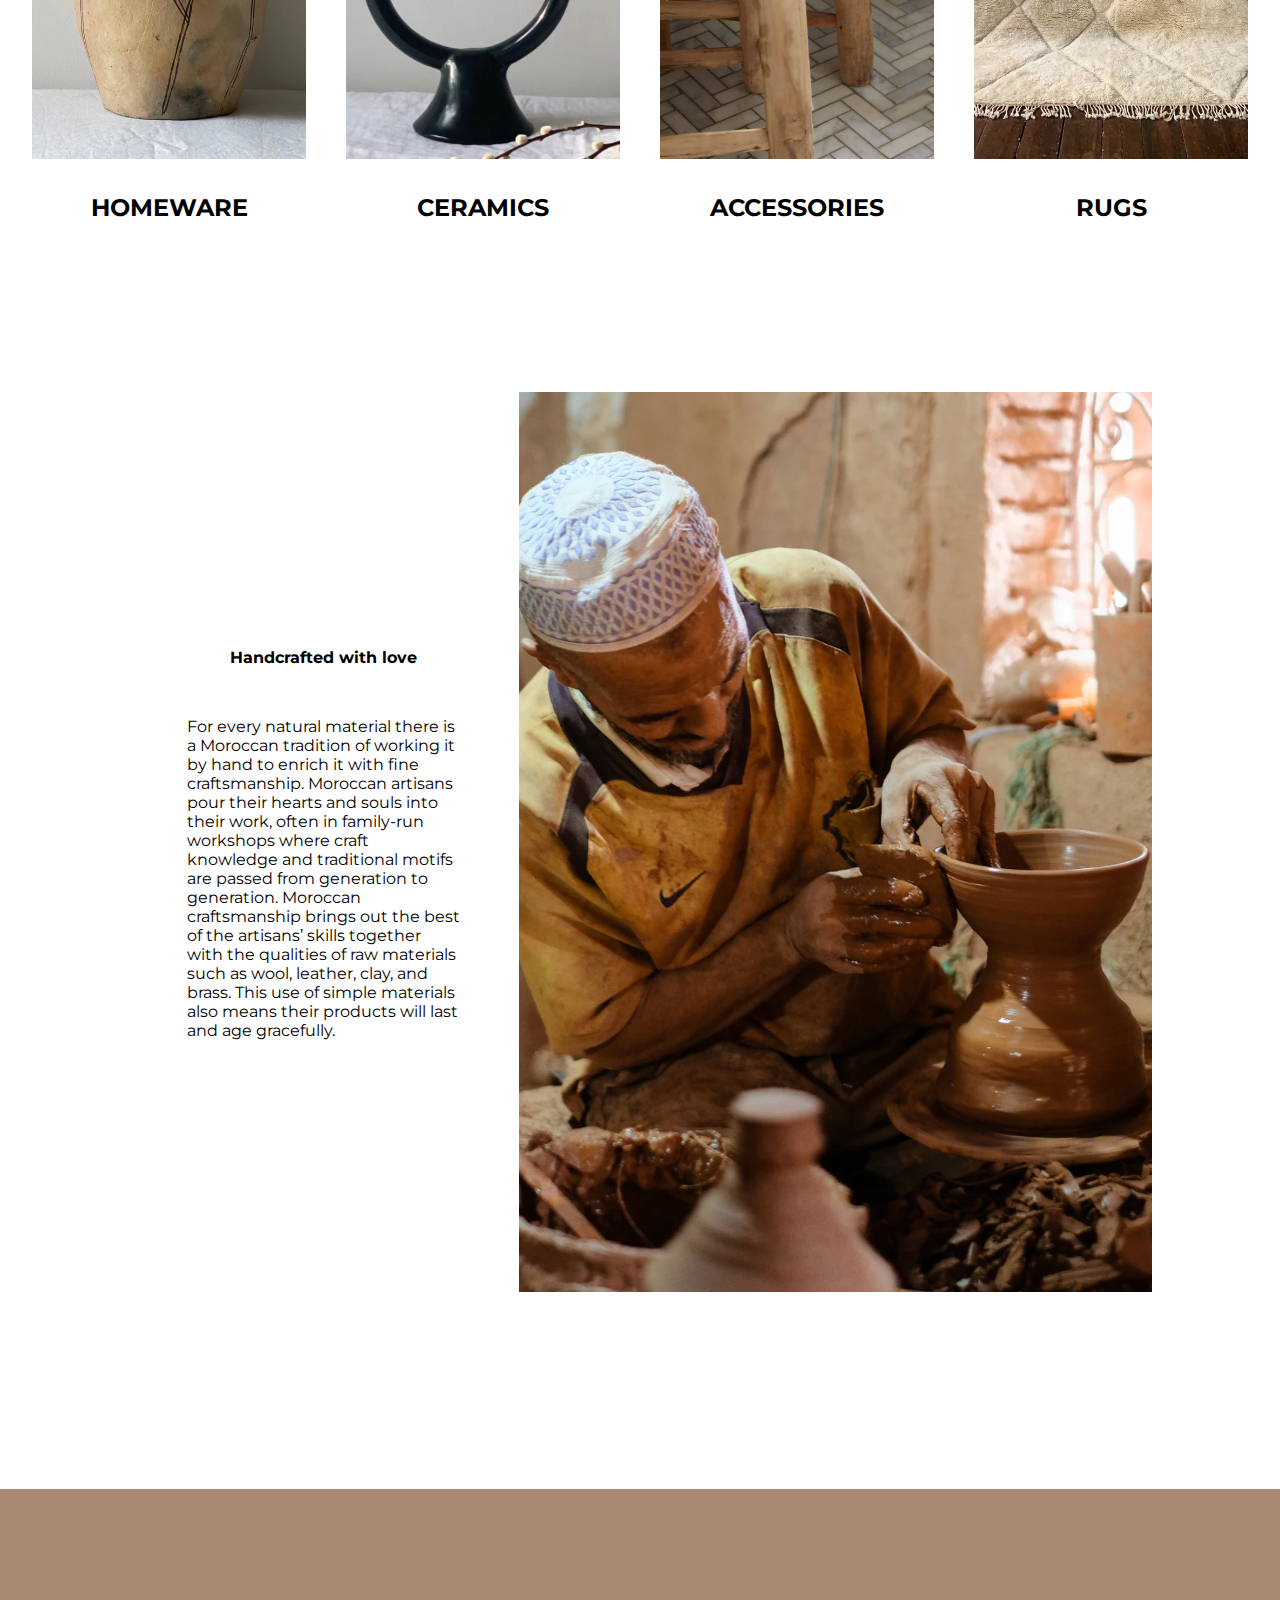
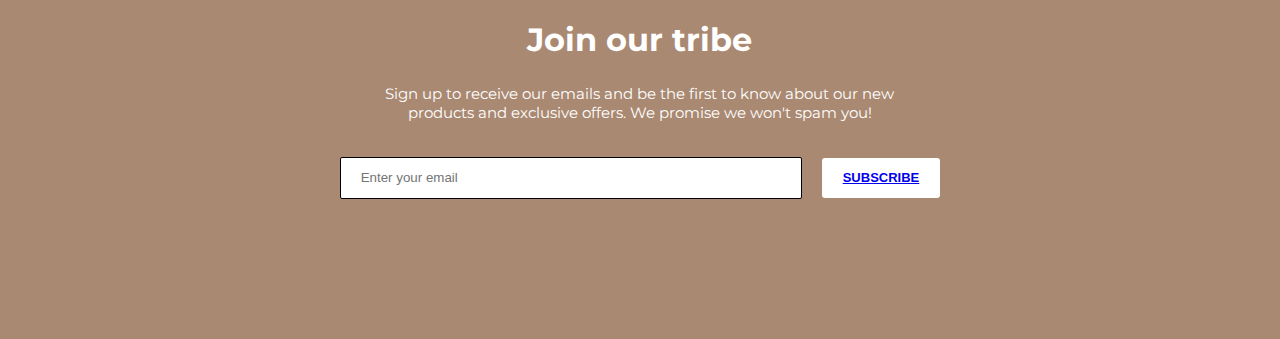
==== commit 7f7812a6: "add contact page" ====
--- a/index.html
+++ b/index.html
@@ -14,7 +14,7 @@
                     <li><a href="">Home</a></li>
                     <li><a href="pages/products.html">Categories</a></li>
                     <li><a href="pages/about.html">About</a></li>
-                    <li><a href="">Contact us</a></li>
+                    <li><a href="pages/contact.html">Contact us</a></li>
                 </ul>
             </nav>
             <div class="icons">
@@ -69,7 +69,7 @@
                 <p>Sign up to receive our emails and be the first to know about our new <br> products and exclusive offers. We promise we won't spam you!</p>
                 <div class="formbtn">
                     <input type="text" placeholder="Enter your email" class="form__input"  />
-                    <button class="btn">SUBSCRIBE</button>
+                    <button class="btn"  ><a href="pages/product_details.html">SUBSCRIBE</a></button>
                 </div>
             </div>
             <div class="footer_bottom">
--- a/styles.css
+++ b/styles.css
@@ -1,4 +1,6 @@
 @import url('https://fonts.googleapis.com/css2?family=Montserrat:ital,wght@0,100..900;1,100..900&display=swap');
+@import url('https://fonts.googleapis.com/css2?family=Montserrat:ital,wght@0,100..900;1,100..900&display=swap');
+
 *{
     padding: 0;
     margin: 0;
@@ -221,6 +223,116 @@
     width: 100%;
     object-fit: cover;
 }
+
+
+.product_details{
+    height: 90vh;
+    width: 90%;
+    margin: auto;
+    display: grid;
+    grid-template-columns: repeat(5,1fr);
+    grid-template-rows: 1fr;
+
+}
+
+.image_section{
+    display: flex;
+    align-items: center;
+    justify-content: center;
+    grid-column: 1/4;
+    grid-row: 1;
+
+}
+.product_image{
+    width: 70%;
+    height: 70%;
+    margin: auto;
+
+}
+.product_image img{
+    height: 100%;
+    width: 90%;
+    object-fit: cover;
+}
+.details_section{
+    width: 90%;
+    margin: auto;
+    display: flex;
+    flex-direction: column;
+    align-items: first start;
+    justify-content: space-between;
+    grid-column: 4/6;
+    grid-row: 1;
+    gap: 30px;
+
+}
+.details_section img{
+    height: 20px;
+    width: 120px ;
+    object-fit: cover;
+}
+.product_button{
+    display: flex;
+    justify-content: center;
+    width: 100%;
+}
+.product_btn{
+    display: flex;
+    justify-content: center;
+    display: inline-block;
+    outline: 0;
+    text-align: center;
+    cursor: pointer;
+    background: black;
+    border-color: #fff;
+    color: white;
+    height: 2.5rem;
+    padding: 0 120px;
+    border-radius: 5px;
+    border: 1px solid transparent;
+    transition: all .3s ease;
+    text-align: center;
+    min-width: 110px;
+    line-height: 20px;
+    text-transform: uppercase;
+    font-weight: 600;
+    font-size: 13px;
+    :hover {
+        box-shadow: 0 1px 4px 0 rgb(0 0 0 / 10%);
+    }  
+}
+.counter-container {
+    display: flex;
+    justify-content: center;
+    align-items: center;
+    background-color: #fff;
+    padding: 2px 4px;
+    border: black 2px solid;
+
+}
+
+.counter-btn {
+    background-color: white;
+    color: black;
+    border: none;
+    padding: 10px 20px;
+    margin: 0 10px;
+    font-size: 18px;
+    cursor: pointer;
+    border-radius: 5px;
+    transition: background-color 0.3s ease;
+}
+
+.pr_title{
+    font-family: "Montserrat", sans-serif;
+    font-weight: 400;
+    font-size: 24px;
+}
+.pr_description{
+    font-family: "Montserrat", sans-serif;
+    font-weight: 400;
+   
+}
   
 /****************BILAL*******************************************************************************************************************************************************************/
 .sec1 .container{
@@ -266,16 +378,15 @@
 
     height: 80%;
 }
-\\\\\\\\ahmedd\\\\\\\\\\\\\\\\\\\\\\\\\\\\\\\\\\\\\\\\\\\\\\\\\\\\\\\\\\\\\\\\\\\\\\\\\\\\\\\\
-
-
-.products-all-top{
+/* ahmed ddddddddddddddddddddddddd *************************************/
+
+
+.op{
     display: flex;
     justify-content: center;
     margin: 50px auto;
     gap: 100px;
     background-color: antiquewhite;
-
 }
 .why-img{
     width: 50px;
@@ -288,7 +399,7 @@
 .all-best-product{
     display: grid;
     grid-template-columns: 1fr 1fr 1fr 1fr;
-    row-gap: 64px;
+    row-gap: 48px;
     margin-top: 36px;
     margin-bottom: 72px;
 }
@@ -298,6 +409,10 @@
     align-items: center;
     gap: 5px;
 }
+.best-selling-product img:hover{
+    box-shadow: 0 3px 10px rgb(0 0 0 / 0.2);
+
+} 
 .product-name{
     font-weight: 600;
     
@@ -305,7 +420,6 @@
 .product-pris{display: flex;
     gap: 20px;
     margin-bottom: 10px;
-    max-width: 40%;
     
 }
 .best-selling-product:hover{
@@ -361,9 +475,7 @@
     max-width: 40%;
 
 }
-.categorie-name{
-
-}
+
 .shop-now-lien{
     color: black;
 
@@ -503,3 +615,103 @@
 .midd-key{
     margin: auto;
 width: 400px;}
+
+
+.contact{
+    width: 100%;
+    height: 90vh;
+    display: grid;
+    grid-template-columns:repeat(3,1fr);
+    grid-template-rows: 1fr;
+
+}
+.contact_left{
+    grid-column:1/3 ;
+    grid-row: 1;
+    display: flex;
+    flex-direction: column;
+    align-items:center;
+    justify-content: center;
+    gap: 50px;
+}
+.contact__right{
+    grid-column: 3/4;
+    grid-row: 1;
+
+    display: flex;
+    justify-content: flex-end;
+    align-items: center;
+    
+}
+.contact__right img{
+    height: 80%;
+}
+.contact__left_top{
+    display: flex;
+    flex-direction: column;
+    align-items: center;
+    justify-content: center;
+}
+.btn_contact{
+    display: flex;
+    justify-content: center;
+}
+
+
+#contact__title{
+   font-size: 40px;
+}
+#contact__pgh{
+   font-size: 20px;
+   text-align: center;
+   width: 500px;
+}
+form input,
+form textarea{
+    
+    
+    /* padding: 30px ; */
+    display: block;
+    margin-bottom: 20px;
+    /* padding-left: 110px;
+    padding-right: 110px;
+    padding-top: 15px;
+    padding-bottom: 15px; */
+    border: 2px solid #ccc;
+    border-radius: 15px;
+    border-color: black;
+    font-size: 20px;
+    text-align:start;
+}
+form textarea{
+    width: 520px;
+    height: 60px;
+    padding-bottom: 60px;
+
+}
+form input{
+    padding: 5px;
+    width: 520px;
+    height: 30px;
+
+}
+/* input::placeholder {
+    text-align:start;
+} */
+
+form button{
+    width: 250px;
+    height: 50px;
+    /* margin-bottom: 20px; */
+    /* padding-left: 110px;
+    padding-right: 110px;
+    padding-top: 15px; */
+    border: 1px solid #ccc;
+    color: white;
+    border-radius: 15px;
+    border-color:rgb(204, 169, 120);
+    font-size: 20px;
+    background-color:rgb(204, 169, 120);
+    text-align: center;
+  
+}
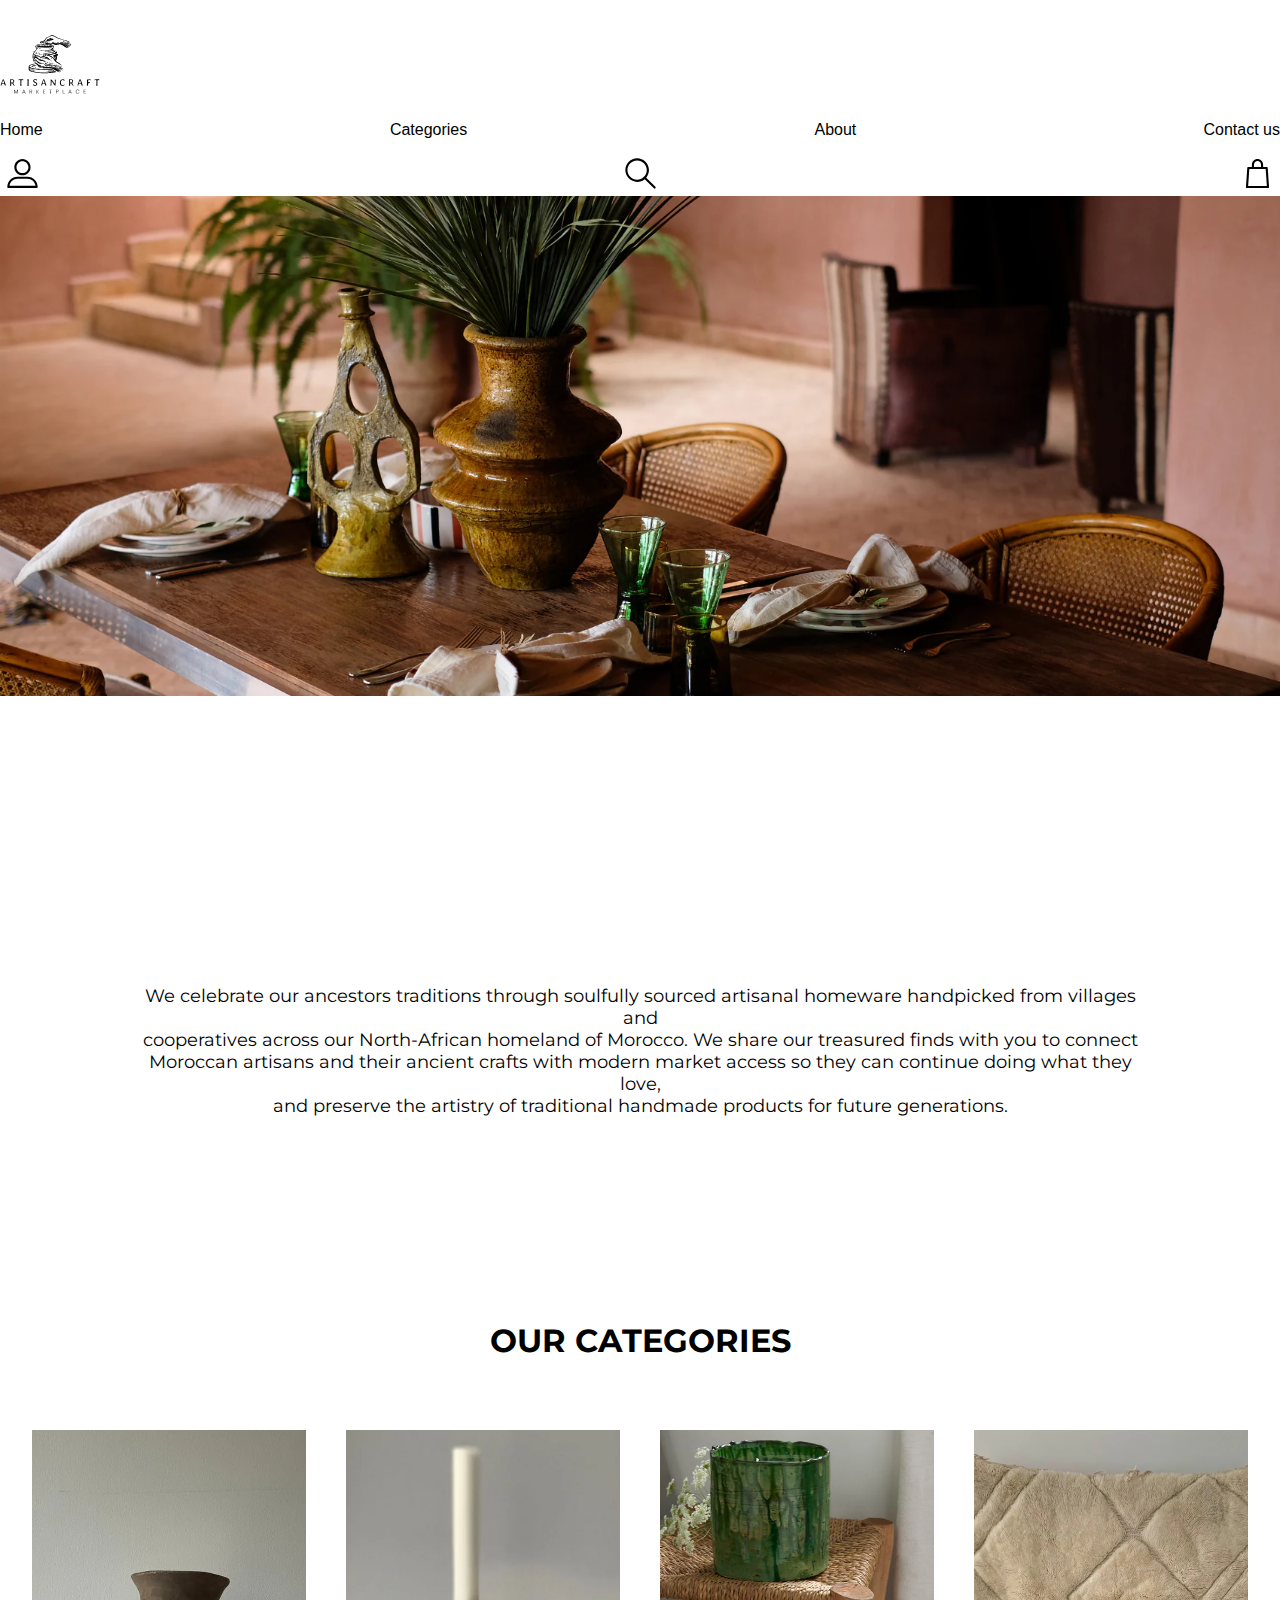
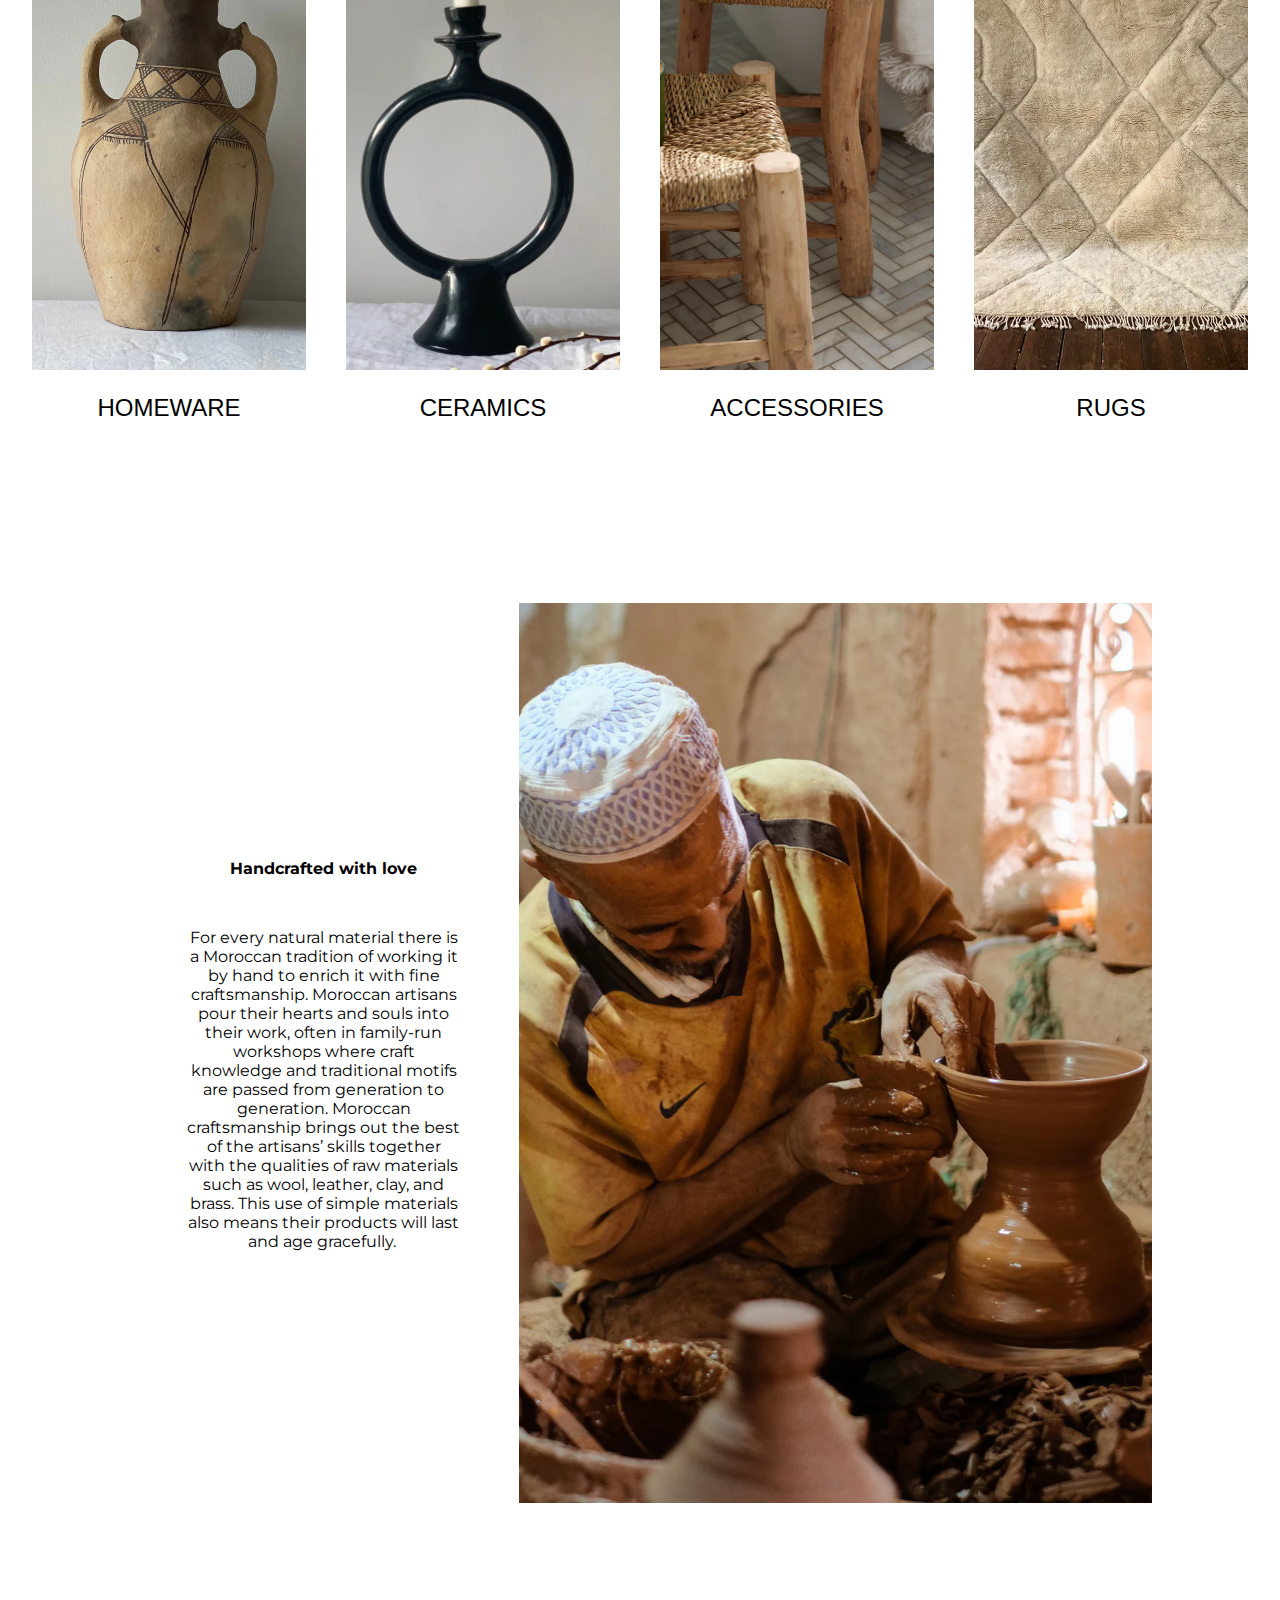
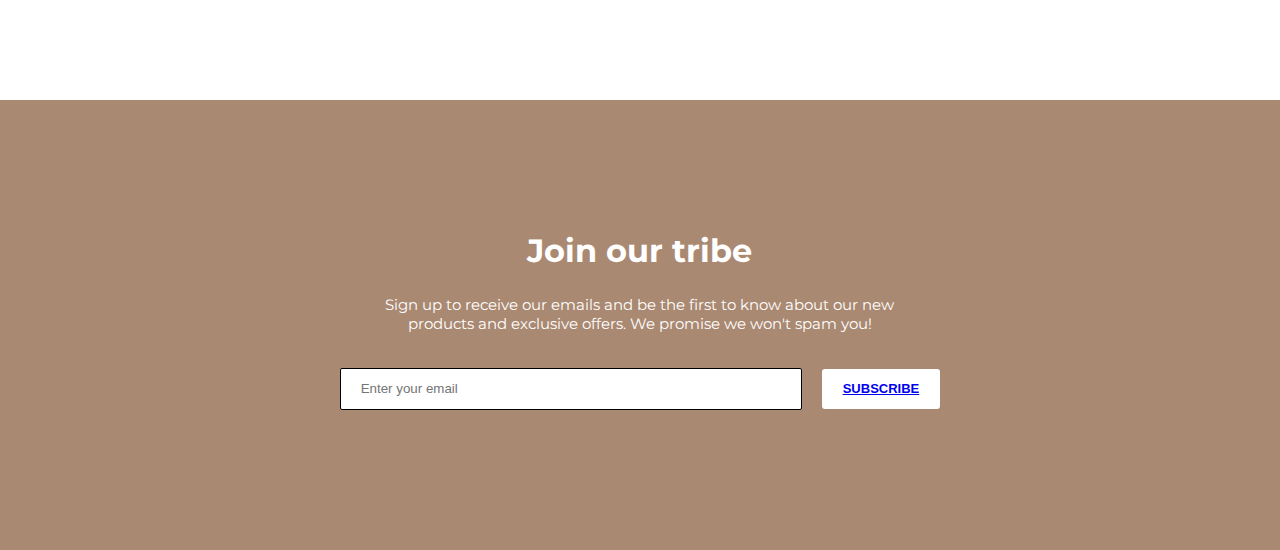
==== commit 92c65930: "Merge branch 'main' into ismail done." ====
--- a/index.html
+++ b/index.html
@@ -32,7 +32,7 @@
         <div class="home_content">
             <p>We celebrate our ancestors traditions through soulfully sourced artisanal homeware handpicked from villages and <br> cooperatives across our North-African homeland of Morocco. We share our treasured finds with you to connect <br> Moroccan artisans and their ancient crafts with modern market access so they can continue doing what they love, <br> and preserve the artistry of traditional handmade products for future generations.</p>
         </div>
-        <h1 style="text-align: center">OUR CATEGORIES</h1>
+        <h1 class="cat_head">OUR CATEGORIES</h1>
         <section class="categories">
             <div class="cart cat1">
                 <img class="catimg" src="assets/cat1.jpg" alt="">
@@ -55,7 +55,7 @@
             <section class="main2">
             <div class="left_section">
                 <h4>Handcrafted with love</h4>
-                <p>For every natural material there is a Moroccan tradition of working it by hand to enrich it with fine craftsmanship. Moroccan artisans pour their hearts and souls into their work, often in family-run workshops where craft knowledge and traditional motifs are passed from generation to generation. Moroccan craftsmanship brings out the best of the artisans’ skills together with the qualities of raw materials such as wool, leather, clay, and brass. This use of simple materials also means their products will last and age gracefully. </p>
+                <p style="text-align: center;">For every natural material there is a Moroccan tradition of working it by hand to enrich it with fine craftsmanship. Moroccan artisans pour their hearts and souls into their work, often in family-run workshops where craft knowledge and traditional motifs are passed from generation to generation. Moroccan craftsmanship brings out the best of the artisans’ skills together with the qualities of raw materials such as wool, leather, clay, and brass. This use of simple materials also means their products will last and age gracefully. </p>
             </div>
             <div class="right_section">
                 <img src="assets/men.svg" alt="">
@@ -66,7 +66,7 @@
         <footer>
             <div class="footer_top">
                 <h1>Join our tribe</h1>
-                <p>Sign up to receive our emails and be the first to know about our new <br> products and exclusive offers. We promise we won't spam you!</p>
+                <p style="text-align: center;">Sign up to receive our emails and be the first to know about our new <br> products and exclusive offers. We promise we won't spam you!</p>
                 <div class="formbtn">
                     <input type="text" placeholder="Enter your email" class="form__input"  />
                     <button class="btn"  ><a href="pages/product_details.html">SUBSCRIBE</a></button>
--- a/styles.css
+++ b/styles.css
@@ -7,7 +7,9 @@
 }
 body{
     font-family: "Montserrat", sans-serif;
-}
+    overflow-x: hidden;
+}
+
 
 header{
     position: relative;
@@ -53,7 +55,7 @@
     color: black;
 } 
 .main_page{
-   height: 80vh;
+   height: 65vh;
 }
 
 .main_page .img{
@@ -62,13 +64,12 @@
 
 
 .home_content{
-    height: 30vh;
+    height: 60vh;
     width: 80%;
     display: flex;
     align-items: center;
     justify-content: center;
     margin: auto;
-    
 }
 .home_content p{
     text-align: center;
@@ -183,6 +184,10 @@
     }  
     }
 
+    .cat_head{
+        text-align: center;
+     }
+
 .categories{
     height: 60vh;
     width: 95%;
@@ -196,26 +201,24 @@
 .cat1{
     grid-column: 1/2;
     grid-row: 1;
-    background-color: grey;
 }
 .cat2{
     grid-column: 2/3;
     grid-row: 1;
-    background-color: grey;
 }
 .cat3{
     grid-column: 3/4;
     grid-row: 1;
-    background-color: grey;
 }
 .cat4{
     grid-column: 4/5;
     grid-row: 1;
-    background-color: grey;
 }
 .cart h2{
     text-align: center;
-    margin: 30px;
+    margin: 20px;
+    font-family: 'Roboto', sans-serif;
+    font-weight: 500;
 }
 
 .catimg{
@@ -224,6 +227,176 @@
     object-fit: cover;
 }
 
+
+
+@media (max-width: 930px) {
+    .main_page .img{
+        width: 100%;
+
+    }
+    .main_page{
+        height: 50vh;
+        overflow-x: hidden;
+     }
+     .cat_head{
+        text-align: center;
+        margin-top: 30px;
+     }
+
+     .categories{
+        height: 130vh;
+        display: grid;
+        grid-template-columns: repeat(2,1fr);
+        grid-template-rows: repeat(2,1fr);
+        gap: 50px;
+
+        }
+        .cat1{
+            grid-column: 1/2;
+            grid-row: 1/2;
+        }
+        .cat2{
+            grid-column: 2/3;
+            grid-row: 1/2;
+        }
+        .cat3{
+            grid-column: 1/2;
+            grid-row: 2/3;
+        }
+        .cat4{
+            grid-column: 2/3;
+            grid-row: 2/3;
+        }
+        .cart h2{
+            text-align: center;
+            margin: 10px;
+        }
+        
+        .catimg{
+            height: 100%;
+            width: 100%;
+            object-fit: cover;
+        }
+        .mainv2{
+            height: 150vh;
+            width: 80%;
+            display: flex;
+            align-items: center;
+            justify-content: center;
+            margin:  auto;
+  
+        }
+        .main2{
+            display: grid;
+            grid-template-columns: 1fr;
+            grid-template-rows: repeat(2,1fr);
+            
+        }
+        .left_section{
+            grid-column:1 ;
+            grid-row: 2/3;
+            height: 100%;
+            width: 70%;
+            margin: auto;
+            display: flex;
+            flex-direction: column;
+            justify-content: center;
+            align-items: center;
+            gap: 50px;
+        }
+        .right_section{
+            grid-column:1 ;
+            grid-row: 1;
+            width: 100%;
+            display: flex;
+            justify-content: center;
+        }
+        .right_section img{
+            height: 60vh;
+            width: 60%;
+            width: auto;
+            object-fit: cover ;
+        }
+        .home_content{
+            height: 30vh;
+            display: flex;
+            align-items: center;
+            justify-content: center;
+        }
+        .formbtn{
+            display: flex;
+            flex-direction: column;
+            align-items: center;
+            justify-content: center;
+            gap: 20px;
+          }
+}
+
+@media (max-width: 480px) {
+    .categories{
+        width: 80%;
+        margin: auto;
+        height: 200vh;
+        display: grid;
+        grid-template-columns: 1fr;
+        grid-template-rows: repeat(4,1fr);
+        gap: 30px;
+
+        }
+        .cat1, .cat2, .cat3, .cat4, .cat5 , .cat6{
+            display: flex;
+            flex-direction: column;
+            align-items: center;
+        }
+        .cat1{
+            grid-column: 1/2;
+            grid-row: 1/2;
+        }
+        .cat2{
+            grid-column: 1/2;
+            grid-row: 2/3;
+        }
+        .cat3{
+            grid-column: 1/2;
+            grid-row: 3/4;
+        }
+        .cat4{
+            grid-column: 1/2;
+            grid-row: 4/5;
+        }
+        .cart h2{
+            text-align: center;
+            margin: 10px;
+        }
+        .main_page{
+            height: 40vh;
+            overflow-x: hidden;
+         }
+        .home_content{
+            height: 60vh;
+            display: flex;
+            align-items: center;
+            justify-content: center;
+        }
+        .mainv2{
+            padding-top: 350px;
+            margin-top: 120px;
+            height: 200vh;
+            display: flex;
+            flex-direction: column;
+            justify-content: center;
+        }
+        .main2{
+            display: grid;
+            grid-template-columns: 1fr;
+            grid-template-rows: repeat(2,1fr);
+        }
+        .cat_head{
+            font-size: 25px;
+            margin: 20px;
+        }
+    
+}
 
 .product_details{
     height: 90vh;
@@ -453,34 +626,8 @@
 .btn-add-cart:hover{
     background-color: rgb(99, 99, 22);
 }
-.featured{
-    font-size: 18px;color: blue;
-    margin-bottom: 36px;
-    padding-left:24px ;
-}
-.all-featured-products{
-    display: grid;
-    grid-template-columns: 1fr 1fr 1fr;
-    row-gap: 32px;
-    margin-bottom: 64px;
-
-}
-.featured-products{
-display: flex;
-flex-direction: column;
-align-items: center;
-gap: 6px;
-}
-.categorie-img{
-    max-width: 40%;
-
-}
-
-.shop-now-lien{
-    color: black;
-
-
-}
+
+
 .custmer-review{
     background-color: #F3D5B5;
     padding: 20px 64px;
@@ -513,6 +660,158 @@
     gap: 48px;
     padding: 24px;
  }
+/* Media queriessssssssssssssssssssssssssssssssssssssssssssssssssssssssssssss */
+@media(max-width: 1350px){
+    .all-reviews{
+        display: grid;
+        grid-template-columns:  1fr ;
+        padding: 24px;
+    }
+    .all-best-product{
+        display: grid;
+        grid-template-columns: 1fr 1fr  1fr ;
+        row-gap: 48px;
+        margin-top: 36px;
+        margin-bottom: 72px;
+    }
+    header{
+        position: relative;
+        display: flex;
+        z-index: 1;
+        justify-content: space-around;
+        align-items: stretch;
+        height: 10%;
+        background-color: var(--primarycolor);
+flex-direction: column;    }
+    
+  
+    .icons{
+        display: flex;
+        align-items: center;
+        justify-content: space-between;
+    }
+    
+    
+    
+    nav ul{
+        list-style-type: none;
+        display: flex;
+        justify-content: space-between;
+        margin-bottom: 12px;
+
+        
+    }
+    .op{
+        display: flex;
+        justify-content: center;
+        background-color: antiquewhite;
+        flex-direction: column;
+    }
+   
+
+}
+@media(max-width: 1100px){
+    .all-reviews{
+        display: grid;
+        grid-template-columns:  1fr ;
+        padding: 24px;
+    }
+    .all-best-product{
+        display: grid;
+        grid-template-columns: 1fr   1fr ;
+        row-gap: 48px;
+        margin-top: 36px;
+        margin-bottom: 72px;
+    }
+    header{
+        position: relative;
+        display: flex;
+        z-index: 1;
+        justify-content: space-around;
+        align-items: stretch;
+        height: 10%;
+        background-color: var(--primarycolor);
+flex-direction: column;    }
+    
+  
+    .icons{
+        display: flex;
+        align-items: center;
+        justify-content: space-between;
+    }
+    
+    
+    
+    nav ul{
+        list-style-type: none;
+        display: flex;
+        justify-content: space-between;
+        margin-bottom: 12px;
+
+        
+    }
+    .op{
+        display: flex;
+        justify-content: center;
+        background-color: antiquewhite;
+        flex-direction: column;
+    }
+   
+
+}
+
+@media(max-width: 800px){
+
+
+    .all-reviews{
+        display: grid;
+        grid-template-columns: 1fr ;
+        padding: 24px;
+    }
+    .all-best-product{
+        display: grid;
+        grid-template-columns: 1fr ;
+        row-gap: 48px;
+        margin-top: 36px;
+        margin-bottom: 72px;
+    }
+    header{
+        position: relative;
+        display: flex;
+        z-index: 1;
+        justify-content: space-around;
+        align-items: stretch;
+        height: 10%;
+        background-color: var(--primarycolor);
+flex-direction: column;    }
+    
+  
+    .icons{
+        display: flex;
+        align-items: center;
+        justify-content: space-between;
+    }
+    
+    
+    
+    nav ul{
+        list-style-type: none;
+        display: flex;
+        justify-content: space-between;
+        margin-bottom: 12px;
+
+        
+    }
+    .op{
+        display: flex;
+        justify-content: center;
+        background-color: antiquewhite;
+        flex-direction: column;
+    }
+   
+
+}
+
  
  /* product deatils:::::::::::::::::::::::::::::::::::::::::::::::::::::::::::::::::::: */
  .item-cmpo{
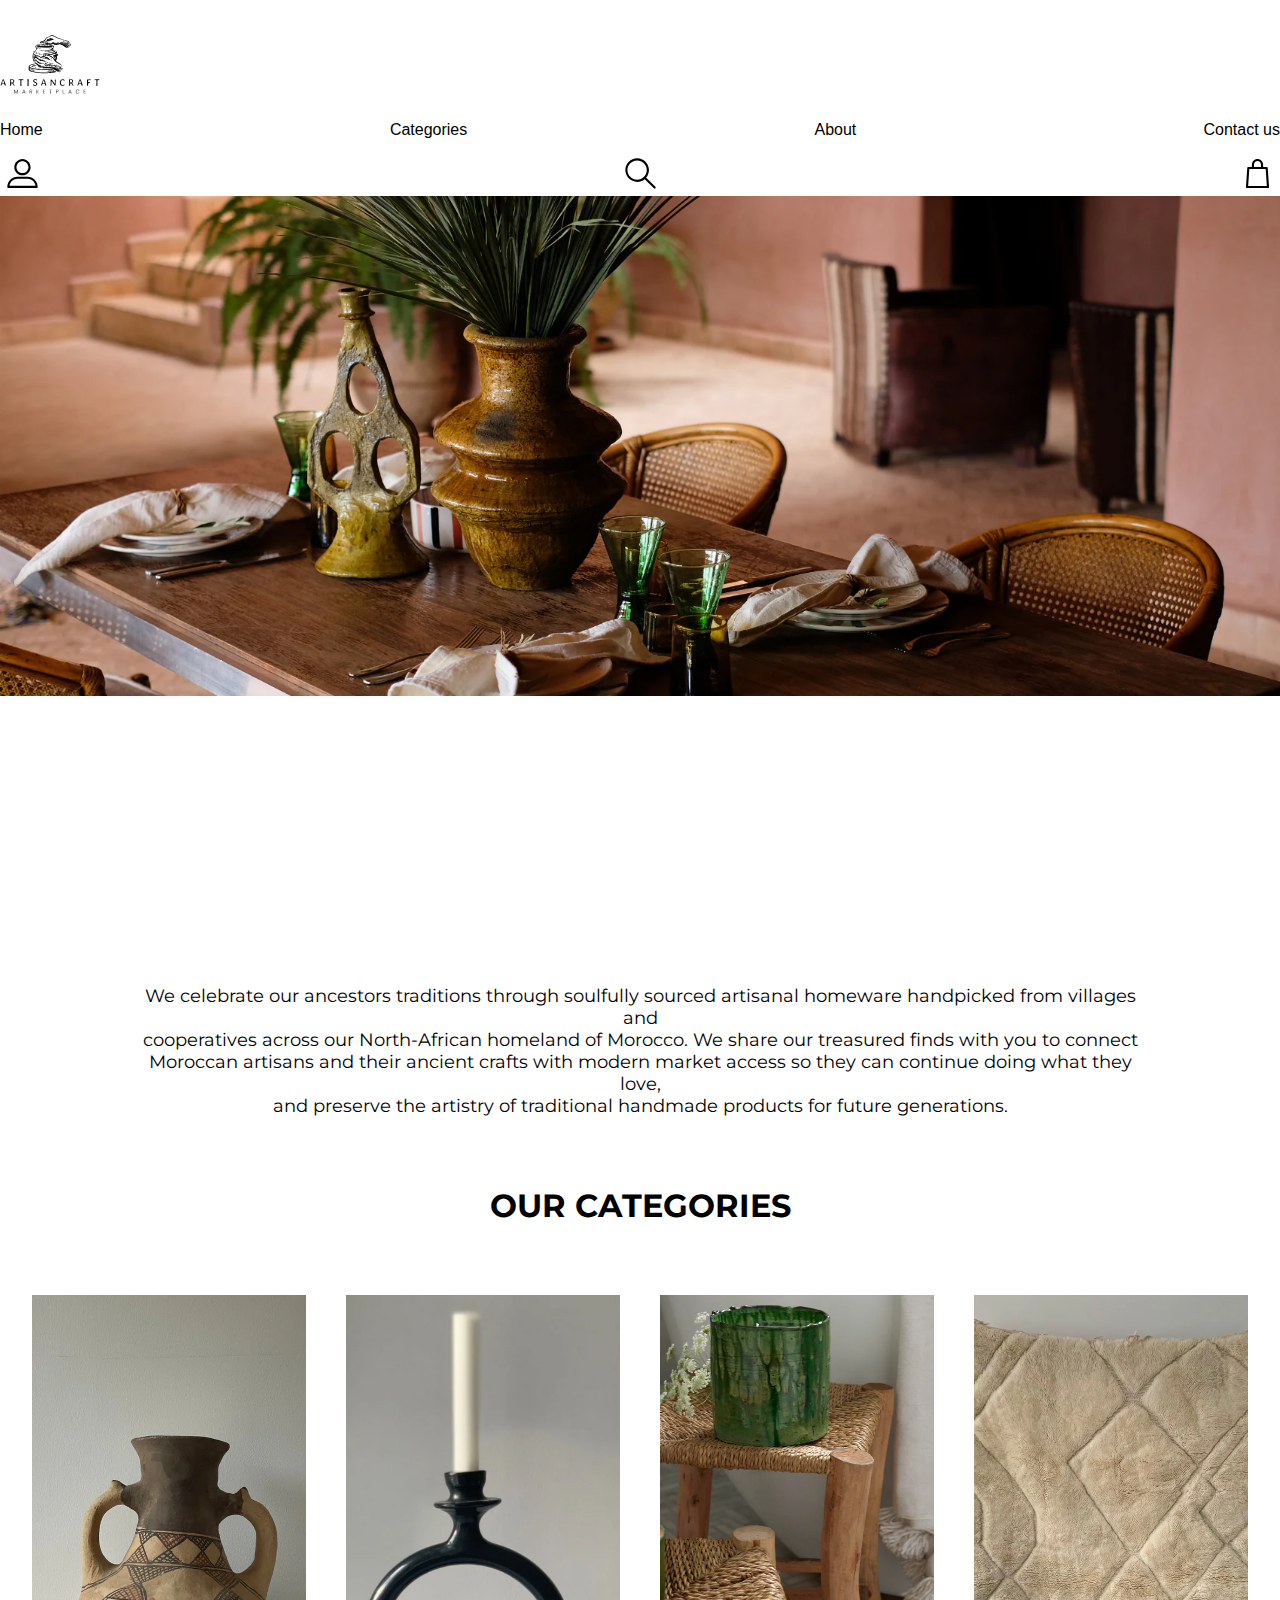
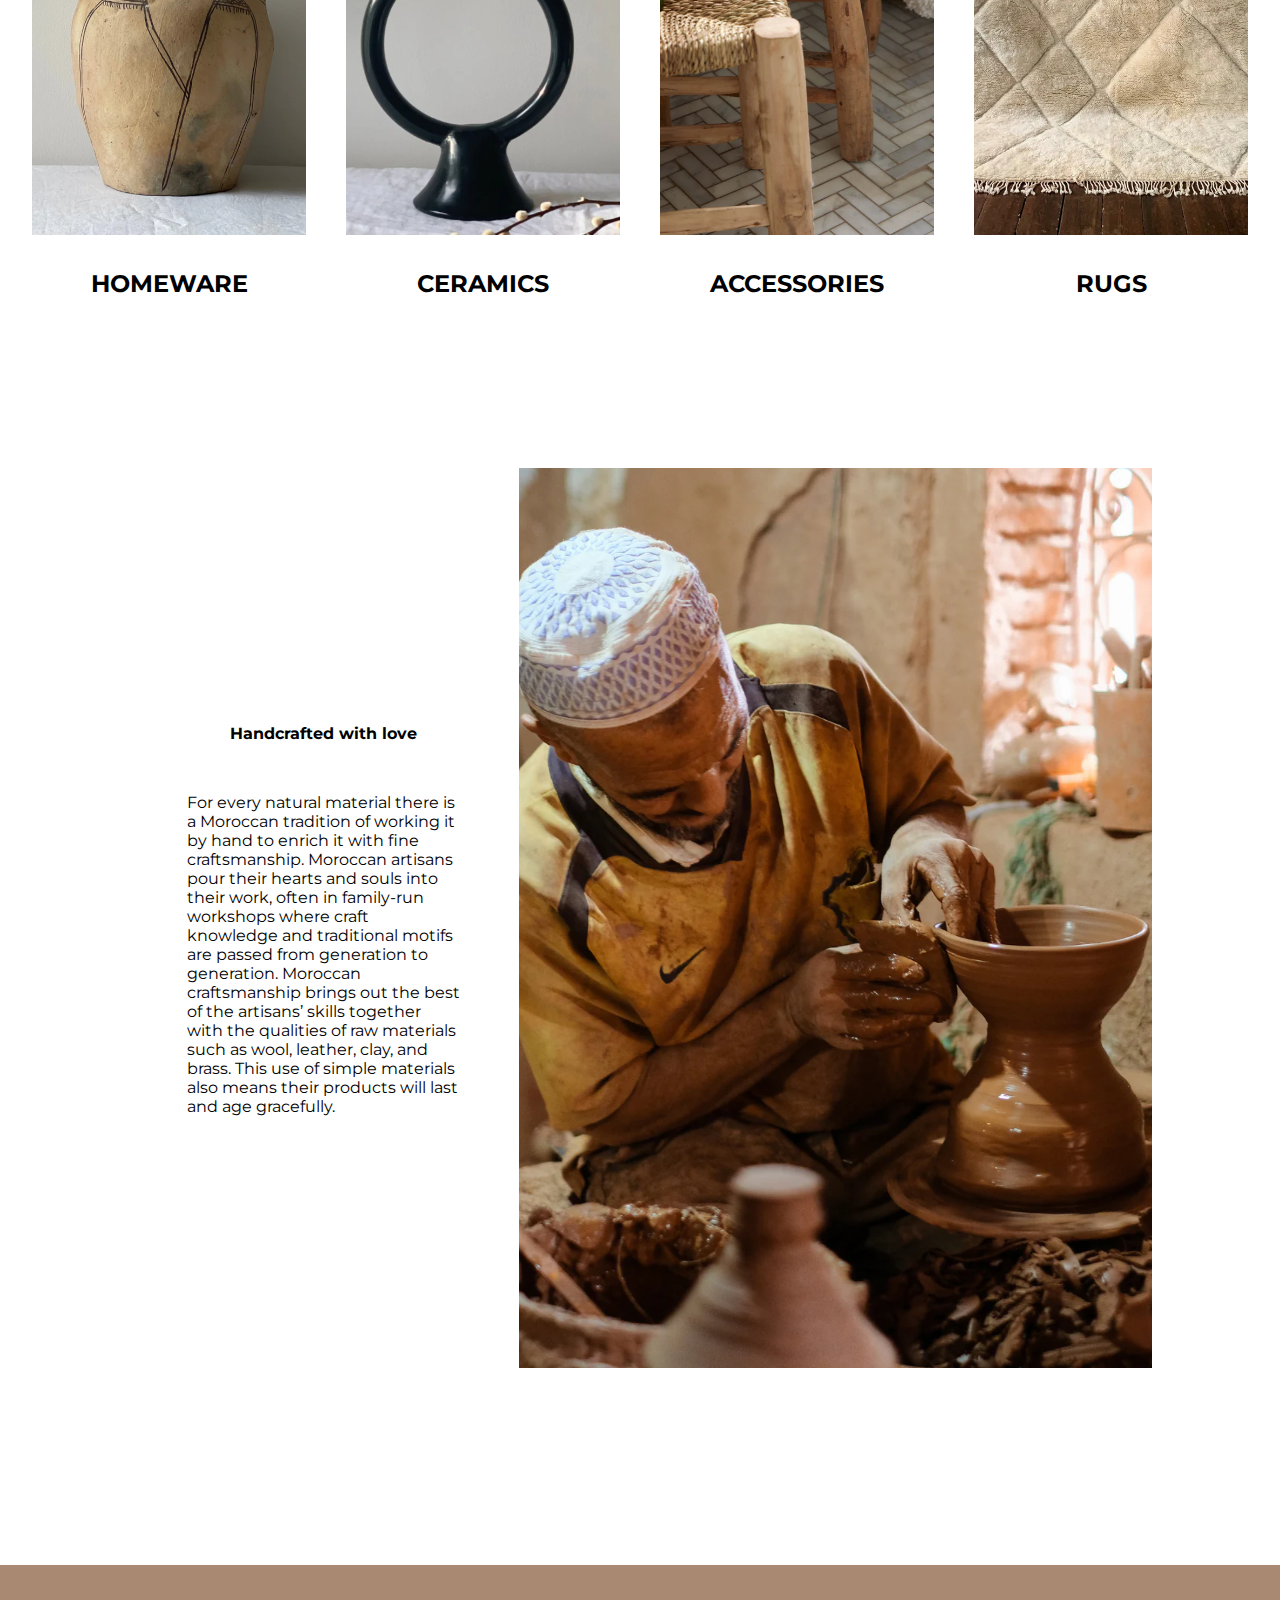
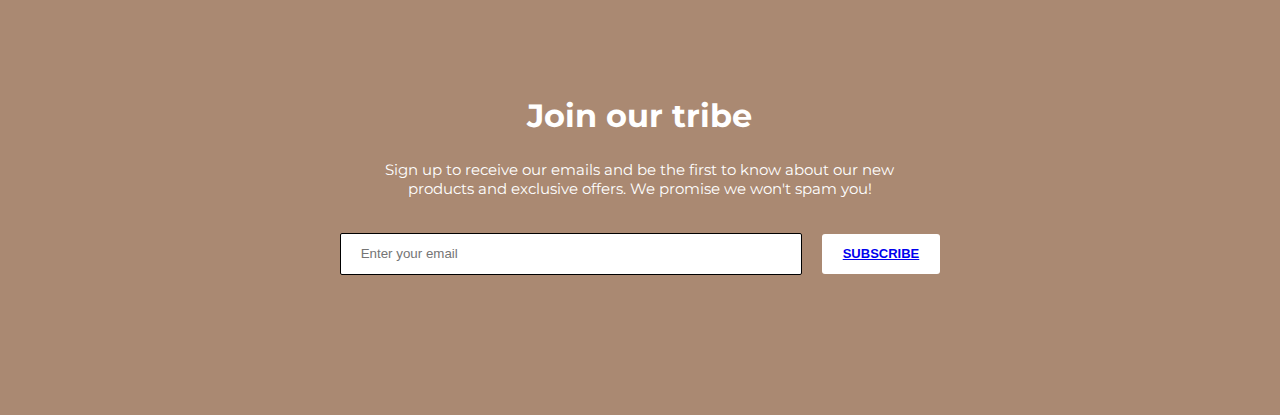
==== commit a7edaed2: "Merge pull request #21 from ginhxh/bilal" ====
--- a/index.html
+++ b/index.html
@@ -7,22 +7,33 @@
     <title>Document</title>
 </head>
 <body>
-        <header>
-            <img src="assets/logo.svg" class="logo" alt="logo">
-            <nav>
-                <ul>
-                    <li><a href="">Home</a></li>
-                    <li><a href="pages/products.html">Categories</a></li>
-                    <li><a href="pages/about.html">About</a></li>
-                    <li><a href="pages/contact.html">Contact us</a></li>
-                </ul>
-            </nav>
-            <div class="icons">
-                <img src="assets/user.svg" alt="">
-                <img src="assets/search1.svg" alt="">
-                <img src="assets/cart.svg" alt="">
-            </div>
-        </header>
+
+    <header>
+        <img src="assets/logo.svg" class="logo" alt="logo">
+        <nav>
+            <ul class="sidebar">
+                <svg onclick="hidesidebar()" xmlns="http://www.w3.org/2000/svg" height="26px" viewBox="0 -960 960 960" width="26px" fill="undefined"><path d="m256-200-56-56 224-224-224-224 56-56 224 224 224-224 56 56-224 224 224 224-56 56-224-224-224 224Z"/></svg>
+                <li><a href="index.html">Home</a></li>
+                <li><a href="index.html">Home</a></li>
+                <li><a href="pages/products.html">Categories</a></li>
+                <li><a href="pages/about.html">About</a></li>
+                <li><a href="pages/contact.html">Contact us</a></li>
+            </ul>
+            <ul class="headerb">
+                <li><a href="index.html">Home</a></li>
+                <li><a href="pages/products.html">Categories</a></li>
+                <li><a href="pages/about.html">About</a></li>
+                <li><a href="pages/contact.html">Contact us</a></li>
+            </ul>
+        </nav>
+        <div class="icons">
+            <img src="assets/user.svg" alt="">
+            <img src="assets/search1.svg" alt="">
+            <img src="assets/cart.svg" alt="">
+        </div>
+        <div class="menub"><svg onclick="showsidebar()" xmlns="http://www.w3.org/2000/svg" height="26px" viewBox="0 -960 960 960" width="26px" fill="undefined"><path d="M120-240v-80h720v80H120Zm0-200v-80h720v80H120Zm0-200v-80h720v80H120Z"/></svg></div>
+    </header>
+
         <section class="main_page">
 
 
@@ -32,7 +43,7 @@
         <div class="home_content">
             <p>We celebrate our ancestors traditions through soulfully sourced artisanal homeware handpicked from villages and <br> cooperatives across our North-African homeland of Morocco. We share our treasured finds with you to connect <br> Moroccan artisans and their ancient crafts with modern market access so they can continue doing what they love, <br> and preserve the artistry of traditional handmade products for future generations.</p>
         </div>
-        <h1 class="cat_head">OUR CATEGORIES</h1>
+        <h1 style="text-align: center">OUR CATEGORIES</h1>
         <section class="categories">
             <div class="cart cat1">
                 <img class="catimg" src="assets/cat1.jpg" alt="">
@@ -55,7 +66,7 @@
             <section class="main2">
             <div class="left_section">
                 <h4>Handcrafted with love</h4>
-                <p style="text-align: center;">For every natural material there is a Moroccan tradition of working it by hand to enrich it with fine craftsmanship. Moroccan artisans pour their hearts and souls into their work, often in family-run workshops where craft knowledge and traditional motifs are passed from generation to generation. Moroccan craftsmanship brings out the best of the artisans’ skills together with the qualities of raw materials such as wool, leather, clay, and brass. This use of simple materials also means their products will last and age gracefully. </p>
+                <p>For every natural material there is a Moroccan tradition of working it by hand to enrich it with fine craftsmanship. Moroccan artisans pour their hearts and souls into their work, often in family-run workshops where craft knowledge and traditional motifs are passed from generation to generation. Moroccan craftsmanship brings out the best of the artisans’ skills together with the qualities of raw materials such as wool, leather, clay, and brass. This use of simple materials also means their products will last and age gracefully. </p>
             </div>
             <div class="right_section">
                 <img src="assets/men.svg" alt="">
@@ -66,7 +77,7 @@
         <footer>
             <div class="footer_top">
                 <h1>Join our tribe</h1>
-                <p style="text-align: center;">Sign up to receive our emails and be the first to know about our new <br> products and exclusive offers. We promise we won't spam you!</p>
+                <p>Sign up to receive our emails and be the first to know about our new <br> products and exclusive offers. We promise we won't spam you!</p>
                 <div class="formbtn">
                     <input type="text" placeholder="Enter your email" class="form__input"  />
                     <button class="btn"  ><a href="pages/product_details.html">SUBSCRIBE</a></button>
@@ -79,4 +90,6 @@
 
     
 </body>
+<script src="script.js"></script>
+
 </html>--- a/styles.css
+++ b/styles.css
@@ -7,9 +7,7 @@
 }
 body{
     font-family: "Montserrat", sans-serif;
-    overflow-x: hidden;
-}
-
+}
 
 header{
     position: relative;
@@ -55,7 +53,7 @@
     color: black;
 } 
 .main_page{
-   height: 65vh;
+   height: 80vh;
 }
 
 .main_page .img{
@@ -64,12 +62,13 @@
 
 
 .home_content{
-    height: 60vh;
+    height: 30vh;
     width: 80%;
     display: flex;
     align-items: center;
     justify-content: center;
     margin: auto;
+    
 }
 .home_content p{
     text-align: center;
@@ -184,10 +183,6 @@
     }  
     }
 
-    .cat_head{
-        text-align: center;
-     }
-
 .categories{
     height: 60vh;
     width: 95%;
@@ -201,24 +196,26 @@
 .cat1{
     grid-column: 1/2;
     grid-row: 1;
+    background-color: grey;
 }
 .cat2{
     grid-column: 2/3;
     grid-row: 1;
+    background-color: grey;
 }
 .cat3{
     grid-column: 3/4;
     grid-row: 1;
+    background-color: grey;
 }
 .cat4{
     grid-column: 4/5;
     grid-row: 1;
+    background-color: grey;
 }
 .cart h2{
     text-align: center;
-    margin: 20px;
-    font-family: 'Roboto', sans-serif;
-    font-weight: 500;
+    margin: 30px;
 }
 
 .catimg{
@@ -227,176 +224,6 @@
     object-fit: cover;
 }
 
-
-
-@media (max-width: 930px) {
-    .main_page .img{
-        width: 100%;
-
-    }
-    .main_page{
-        height: 50vh;
-        overflow-x: hidden;
-     }
-     .cat_head{
-        text-align: center;
-        margin-top: 30px;
-     }
-
-     .categories{
-        height: 130vh;
-        display: grid;
-        grid-template-columns: repeat(2,1fr);
-        grid-template-rows: repeat(2,1fr);
-        gap: 50px;
-
-        }
-        .cat1{
-            grid-column: 1/2;
-            grid-row: 1/2;
-        }
-        .cat2{
-            grid-column: 2/3;
-            grid-row: 1/2;
-        }
-        .cat3{
-            grid-column: 1/2;
-            grid-row: 2/3;
-        }
-        .cat4{
-            grid-column: 2/3;
-            grid-row: 2/3;
-        }
-        .cart h2{
-            text-align: center;
-            margin: 10px;
-        }
-        
-        .catimg{
-            height: 100%;
-            width: 100%;
-            object-fit: cover;
-        }
-        .mainv2{
-            height: 150vh;
-            width: 80%;
-            display: flex;
-            align-items: center;
-            justify-content: center;
-            margin:  auto;
-  
-        }
-        .main2{
-            display: grid;
-            grid-template-columns: 1fr;
-            grid-template-rows: repeat(2,1fr);
-            
-        }
-        .left_section{
-            grid-column:1 ;
-            grid-row: 2/3;
-            height: 100%;
-            width: 70%;
-            margin: auto;
-            display: flex;
-            flex-direction: column;
-            justify-content: center;
-            align-items: center;
-            gap: 50px;
-        }
-        .right_section{
-            grid-column:1 ;
-            grid-row: 1;
-            width: 100%;
-            display: flex;
-            justify-content: center;
-        }
-        .right_section img{
-            height: 60vh;
-            width: 60%;
-            width: auto;
-            object-fit: cover ;
-        }
-        .home_content{
-            height: 30vh;
-            display: flex;
-            align-items: center;
-            justify-content: center;
-        }
-        .formbtn{
-            display: flex;
-            flex-direction: column;
-            align-items: center;
-            justify-content: center;
-            gap: 20px;
-          }
-}
-
-@media (max-width: 480px) {
-    .categories{
-        width: 80%;
-        margin: auto;
-        height: 200vh;
-        display: grid;
-        grid-template-columns: 1fr;
-        grid-template-rows: repeat(4,1fr);
-        gap: 30px;
-
-        }
-        .cat1, .cat2, .cat3, .cat4, .cat5 , .cat6{
-            display: flex;
-            flex-direction: column;
-            align-items: center;
-        }
-        .cat1{
-            grid-column: 1/2;
-            grid-row: 1/2;
-        }
-        .cat2{
-            grid-column: 1/2;
-            grid-row: 2/3;
-        }
-        .cat3{
-            grid-column: 1/2;
-            grid-row: 3/4;
-        }
-        .cat4{
-            grid-column: 1/2;
-            grid-row: 4/5;
-        }
-        .cart h2{
-            text-align: center;
-            margin: 10px;
-        }
-        .main_page{
-            height: 40vh;
-            overflow-x: hidden;
-         }
-        .home_content{
-            height: 60vh;
-            display: flex;
-            align-items: center;
-            justify-content: center;
-        }
-        .mainv2{
-            padding-top: 350px;
-            margin-top: 120px;
-            height: 200vh;
-            display: flex;
-            flex-direction: column;
-            justify-content: center;
-        }
-        .main2{
-            display: grid;
-            grid-template-columns: 1fr;
-            grid-template-rows: repeat(2,1fr);
-        }
-        .cat_head{
-            font-size: 25px;
-            margin: 20px;
-        }
-    
-}
 
 .product_details{
     height: 90vh;
@@ -519,12 +346,14 @@
 }
 
 .paragraph{
+    display: block;
     width: 70%;
     text-align: center;
     margin: 30px auto;
    
 }
 .sec1 .primarytitle{
+    display: block;
 font-size: 20px;
 margin: auto;
 }
@@ -543,14 +372,72 @@
    gap: 30px;
 }
 .secondarytitle{
+    display: block;
+
     margin: auto;
     font-size: 17px;
 
 }
 .imgb{
-
+    display: block;
+max-width: 100%;
     height: 80%;
 }
+.sidebar{
+    position: fixed;
+    top: 0;
+    right: 0;
+    height: 100vh;
+    width: 30%;
+    z-index: 999;
+    background-color: rgba(255, 255, 255, 0.301);
+    backdrop-filter: blur(10px);
+    box-shadow: -10px 0 10px rgba(0, 0, 0, 0.1);
+    display: none;
+    flex-direction: column;
+    align-items: flex-start;
+    justify-content: flex-start;
+}
+.sidebar li{
+    width: 100%;
+    text-align: center;
+
+}
+.sidebar a:hover{
+   background-color: #a3a3a3;
+
+}
+
+.sidebar a{
+    width: 100%;
+}
+.menub{
+    display: none;
+}
+.filter{
+    height: 30px;
+    display: flex;
+    justify-content: space-evenly;
+    align-items: center;
+}
+
+@media   (max-width:728px) {
+     .headerb{
+        display: none;
+     }
+     .menub{
+        display: flex;
+    }
+}
+@media   (min-width:728px) {
+   
+   
+   .sidebar{
+    display: none;
+   }
+}
+
+
 /* ahmed ddddddddddddddddddddddddd *************************************/
 
 
@@ -569,6 +456,7 @@
 justify-content: center;
 align-items: center;
 }
+
 .all-best-product{
     display: grid;
     grid-template-columns: 1fr 1fr 1fr 1fr;
@@ -582,10 +470,16 @@
     align-items: center;
     gap: 5px;
 }
-.best-selling-product img:hover{
+.product-image {
+    transition: box-shadow 0.3s ease-in-out, transform 0.3s ease-in-out; 
+}
+
+.product-image:hover {
     box-shadow: 0 3px 10px rgb(0 0 0 / 0.2);
-
-} 
+    transform: scale(1.05); 
+}
+
+
 .product-name{
     font-weight: 600;
     
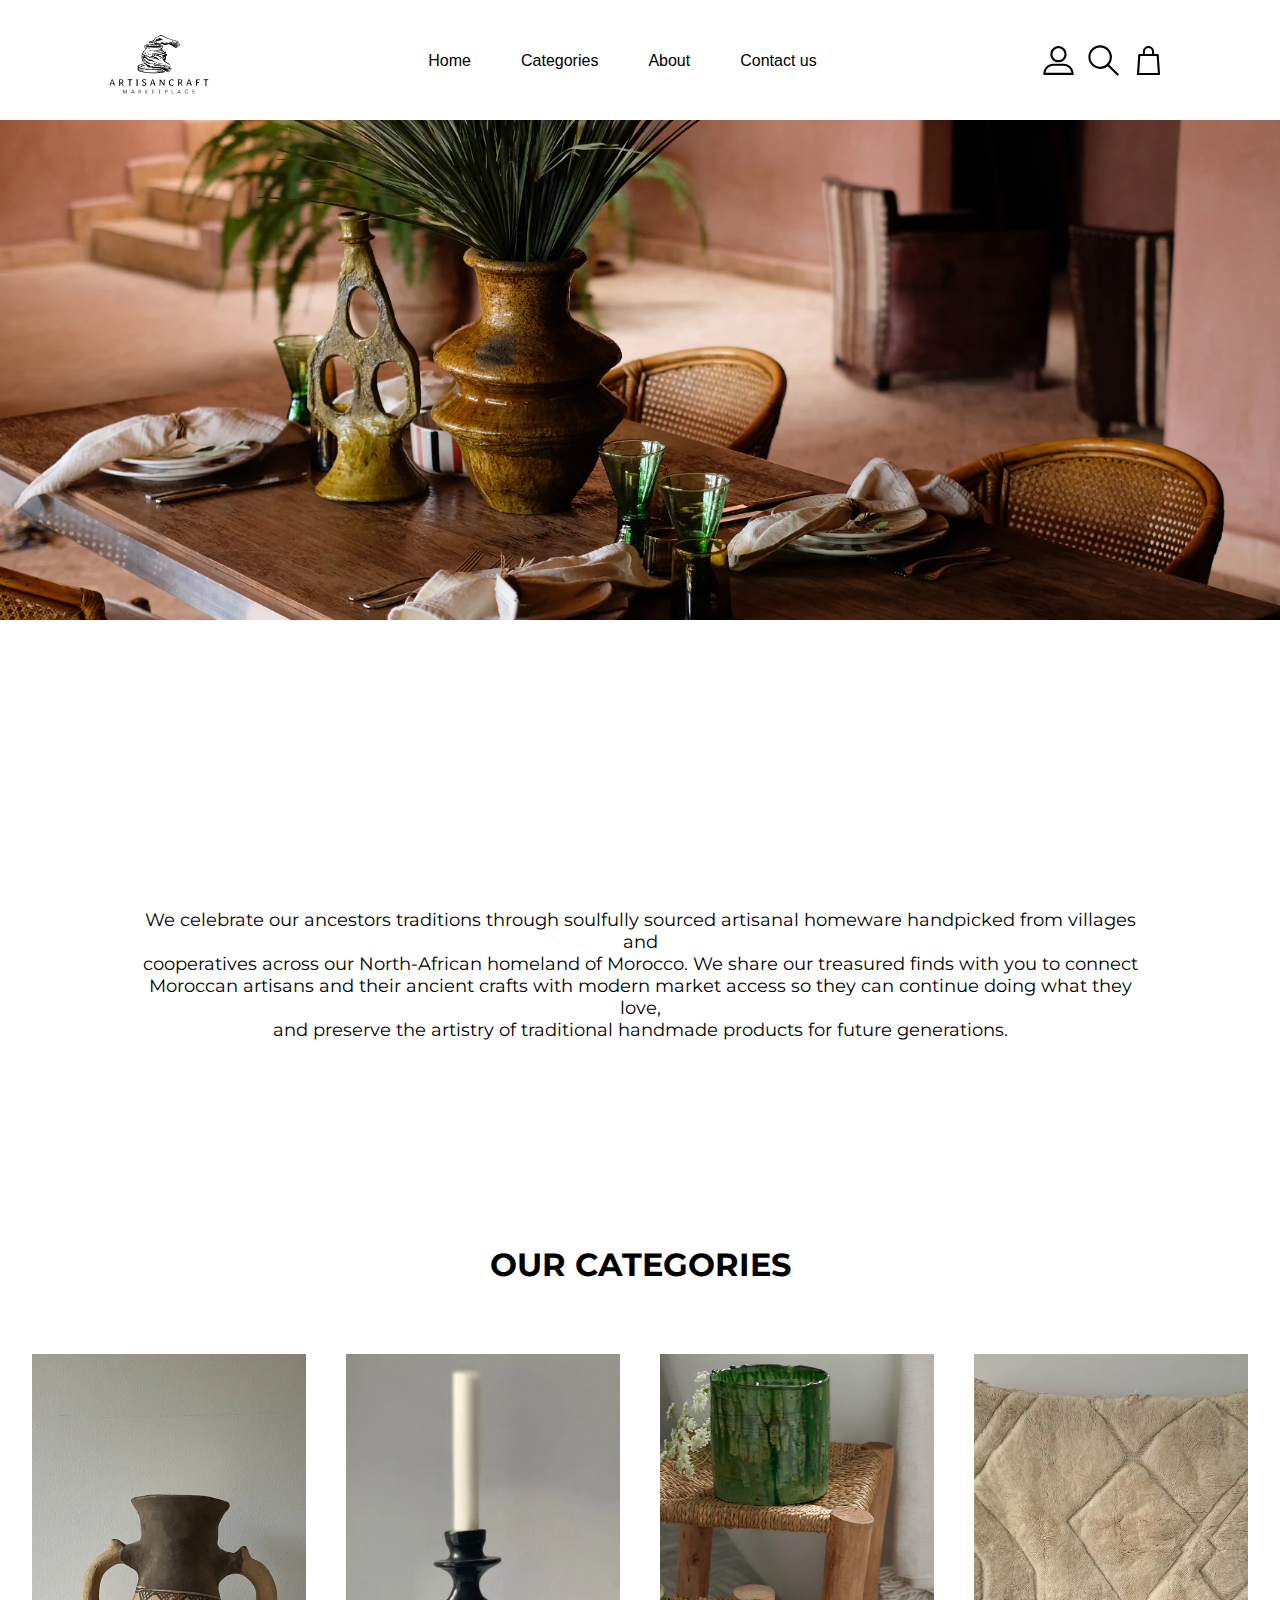
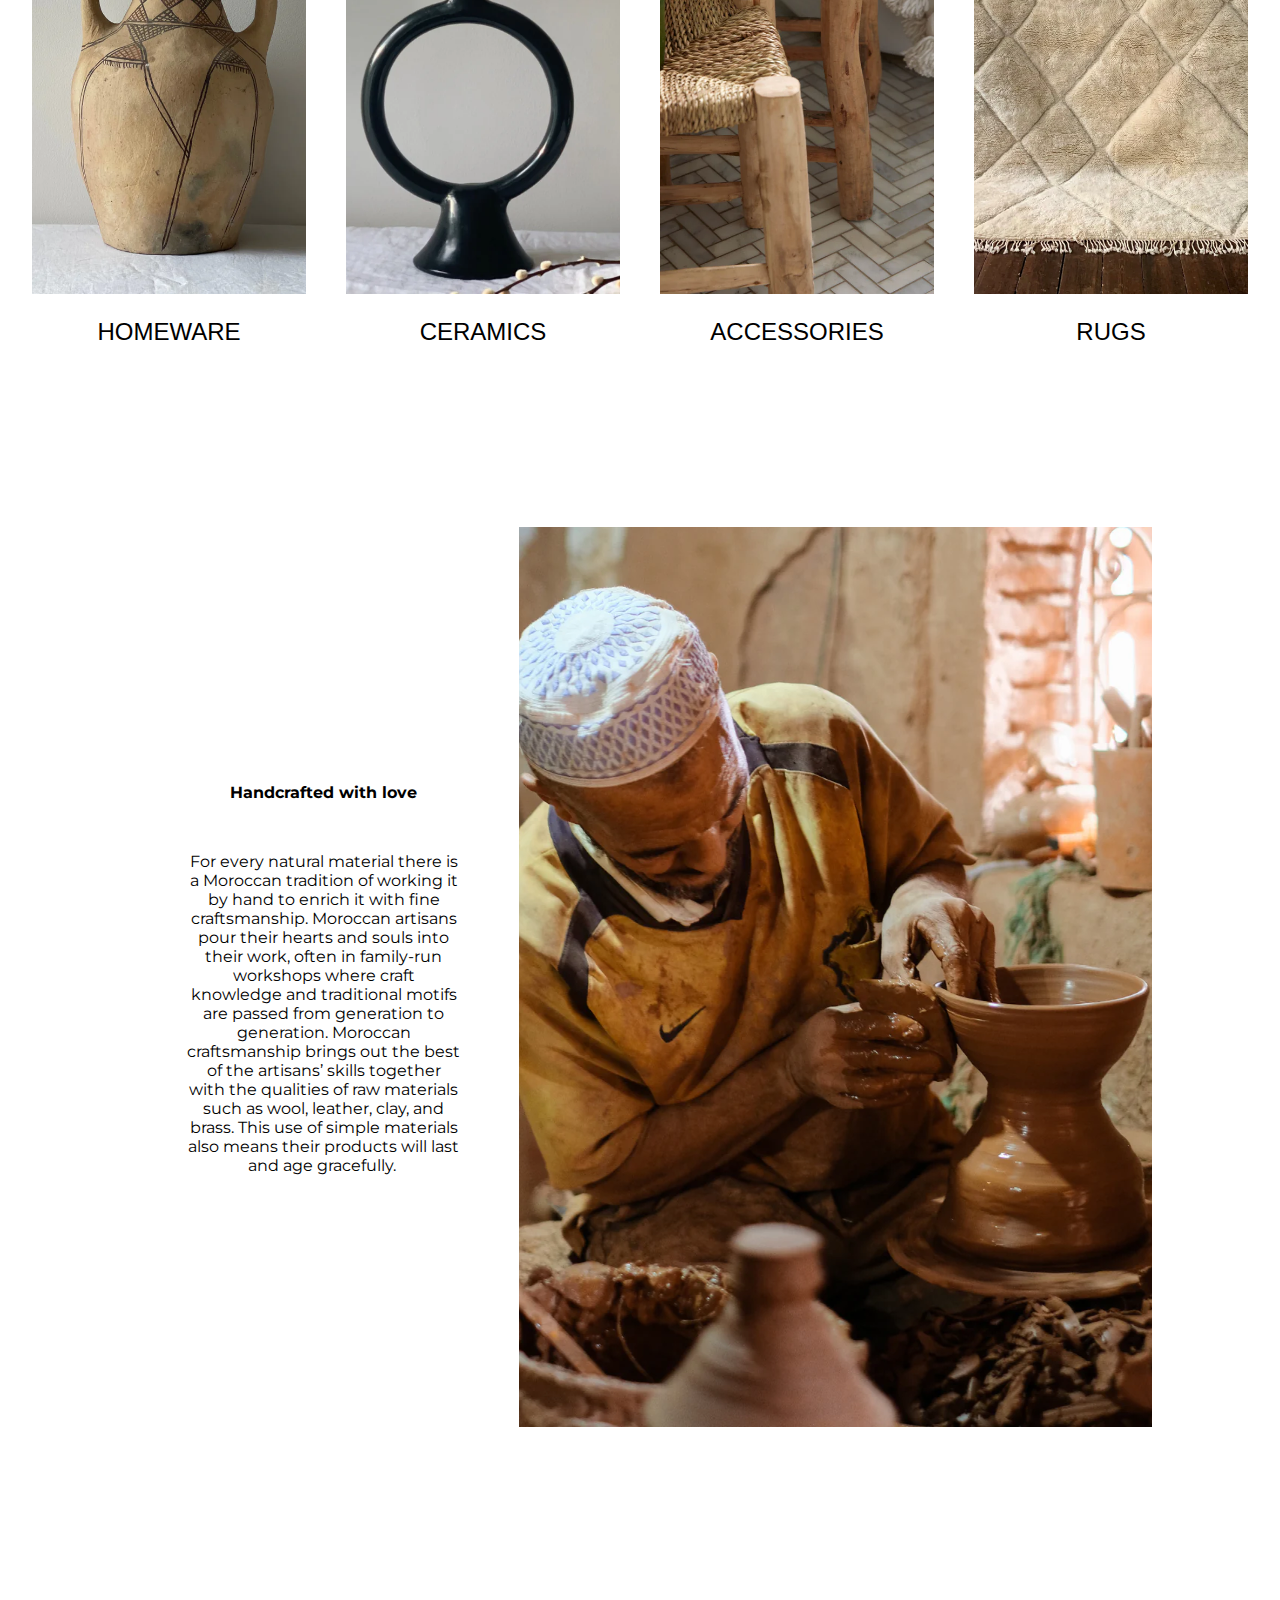
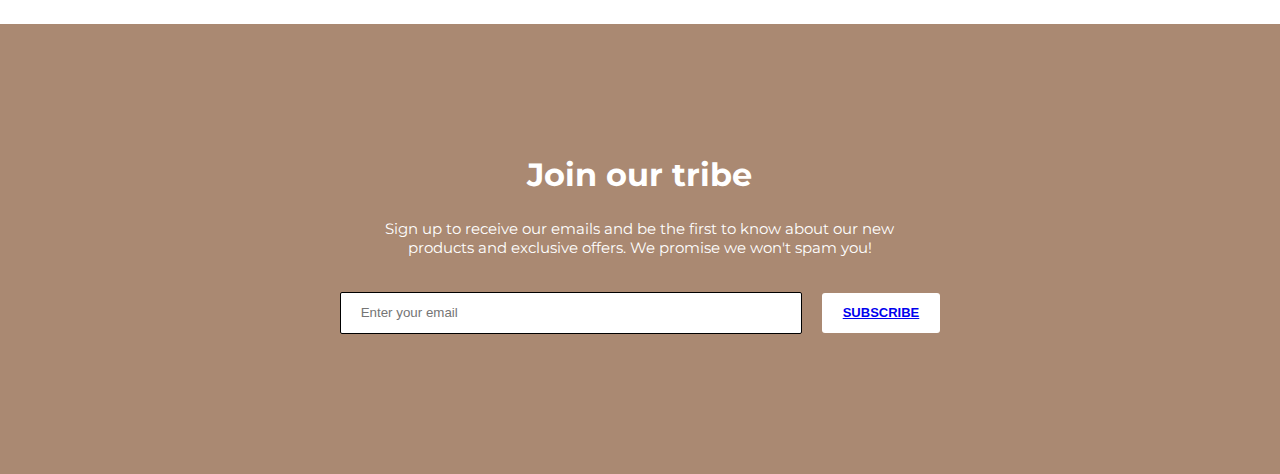
==== commit 6760e4e3: "Merge branch 'main' into ismail important" ====
--- a/index.html
+++ b/index.html
@@ -43,7 +43,7 @@
         <div class="home_content">
             <p>We celebrate our ancestors traditions through soulfully sourced artisanal homeware handpicked from villages and <br> cooperatives across our North-African homeland of Morocco. We share our treasured finds with you to connect <br> Moroccan artisans and their ancient crafts with modern market access so they can continue doing what they love, <br> and preserve the artistry of traditional handmade products for future generations.</p>
         </div>
-        <h1 style="text-align: center">OUR CATEGORIES</h1>
+        <h1 class="cat_head">OUR CATEGORIES</h1>
         <section class="categories">
             <div class="cart cat1">
                 <img class="catimg" src="assets/cat1.jpg" alt="">
@@ -66,7 +66,7 @@
             <section class="main2">
             <div class="left_section">
                 <h4>Handcrafted with love</h4>
-                <p>For every natural material there is a Moroccan tradition of working it by hand to enrich it with fine craftsmanship. Moroccan artisans pour their hearts and souls into their work, often in family-run workshops where craft knowledge and traditional motifs are passed from generation to generation. Moroccan craftsmanship brings out the best of the artisans’ skills together with the qualities of raw materials such as wool, leather, clay, and brass. This use of simple materials also means their products will last and age gracefully. </p>
+                <p style="text-align: center;">For every natural material there is a Moroccan tradition of working it by hand to enrich it with fine craftsmanship. Moroccan artisans pour their hearts and souls into their work, often in family-run workshops where craft knowledge and traditional motifs are passed from generation to generation. Moroccan craftsmanship brings out the best of the artisans’ skills together with the qualities of raw materials such as wool, leather, clay, and brass. This use of simple materials also means their products will last and age gracefully. </p>
             </div>
             <div class="right_section">
                 <img src="assets/men.svg" alt="">
@@ -77,7 +77,7 @@
         <footer>
             <div class="footer_top">
                 <h1>Join our tribe</h1>
-                <p>Sign up to receive our emails and be the first to know about our new <br> products and exclusive offers. We promise we won't spam you!</p>
+                <p style="text-align: center;">Sign up to receive our emails and be the first to know about our new <br> products and exclusive offers. We promise we won't spam you!</p>
                 <div class="formbtn">
                     <input type="text" placeholder="Enter your email" class="form__input"  />
                     <button class="btn"  ><a href="pages/product_details.html">SUBSCRIBE</a></button>
--- a/styles.css
+++ b/styles.css
@@ -7,7 +7,9 @@
 }
 body{
     font-family: "Montserrat", sans-serif;
-}
+    overflow-x: hidden;
+}
+
 
 header{
     position: relative;
@@ -53,7 +55,7 @@
     color: black;
 } 
 .main_page{
-   height: 80vh;
+   height: 65vh;
 }
 
 .main_page .img{
@@ -62,13 +64,12 @@
 
 
 .home_content{
-    height: 30vh;
+    height: 60vh;
     width: 80%;
     display: flex;
     align-items: center;
     justify-content: center;
     margin: auto;
-    
 }
 .home_content p{
     text-align: center;
@@ -183,6 +184,10 @@
     }  
     }
 
+    .cat_head{
+        text-align: center;
+     }
+
 .categories{
     height: 60vh;
     width: 95%;
@@ -196,26 +201,24 @@
 .cat1{
     grid-column: 1/2;
     grid-row: 1;
-    background-color: grey;
 }
 .cat2{
     grid-column: 2/3;
     grid-row: 1;
-    background-color: grey;
 }
 .cat3{
     grid-column: 3/4;
     grid-row: 1;
-    background-color: grey;
 }
 .cat4{
     grid-column: 4/5;
     grid-row: 1;
-    background-color: grey;
 }
 .cart h2{
     text-align: center;
-    margin: 30px;
+    margin: 20px;
+    font-family: 'Roboto', sans-serif;
+    font-weight: 500;
 }
 
 .catimg{
@@ -225,7 +228,179 @@
 }
 
 
+
+@media (max-width: 930px) {
+    .main_page .img{
+        width: 100%;
+
+    }
+    .main_page{
+        height: 50vh;
+        overflow-x: hidden;
+     }
+     .cat_head{
+        text-align: center;
+        margin-top: 30px;
+     }
+
+     .categories{
+        height: 130vh;
+        display: grid;
+        grid-template-columns: repeat(2,1fr);
+        grid-template-rows: repeat(2,1fr);
+        gap: 50px;
+
+        }
+        .cat1{
+            grid-column: 1/2;
+            grid-row: 1/2;
+        }
+        .cat2{
+            grid-column: 2/3;
+            grid-row: 1/2;
+        }
+        .cat3{
+            grid-column: 1/2;
+            grid-row: 2/3;
+        }
+        .cat4{
+            grid-column: 2/3;
+            grid-row: 2/3;
+        }
+        .cart h2{
+            text-align: center;
+            margin: 10px;
+        }
+        
+        .catimg{
+            height: 100%;
+            width: 100%;
+            object-fit: cover;
+        }
+        .mainv2{
+            height: 150vh;
+            width: 80%;
+            display: flex;
+            align-items: center;
+            justify-content: center;
+            margin:  auto;
+  
+        }
+        .main2{
+            display: grid;
+            grid-template-columns: 1fr;
+            grid-template-rows: repeat(2,1fr);
+            
+        }
+        .left_section{
+            grid-column:1 ;
+            grid-row: 2/3;
+            height: 100%;
+            width: 70%;
+            margin: auto;
+            display: flex;
+            flex-direction: column;
+            justify-content: center;
+            align-items: center;
+            gap: 50px;
+        }
+        .right_section{
+            grid-column:1 ;
+            grid-row: 1;
+            width: 100%;
+            display: flex;
+            justify-content: center;
+        }
+        .right_section img{
+            height: 60vh;
+            width: 60%;
+            width: auto;
+            object-fit: cover ;
+        }
+        .home_content{
+            height: 30vh;
+            display: flex;
+            align-items: center;
+            justify-content: center;
+        }
+        .formbtn{
+            display: flex;
+            flex-direction: column;
+            align-items: center;
+            justify-content: center;
+            gap: 20px;
+          }
+}
+
+
+@media (max-width: 480px) {
+    .categories{
+        width: 80%;
+        margin: auto;
+        height: 200vh;
+        display: grid;
+        grid-template-columns: 1fr;
+        grid-template-rows: repeat(4,1fr);
+        gap: 30px;
+
+        }
+        .cat1, .cat2, .cat3, .cat4, .cat5 , .cat6{
+            display: flex;
+            flex-direction: column;
+            align-items: center;
+        }
+        .cat1{
+            grid-column: 1/2;
+            grid-row: 1/2;
+        }
+        .cat2{
+            grid-column: 1/2;
+            grid-row: 2/3;
+        }
+        .cat3{
+            grid-column: 1/2;
+            grid-row: 3/4;
+        }
+        .cat4{
+            grid-column: 1/2;
+            grid-row: 4/5;
+        }
+        .cart h2{
+            text-align: center;
+            margin: 10px;
+        }
+        .main_page{
+            height: 40vh;
+            overflow-x: hidden;
+         }
+        .home_content{
+            height: 60vh;
+            display: flex;
+            align-items: center;
+            justify-content: center;
+        }
+        .mainv2{
+            padding-top: 350px;
+            margin-top: 120px;
+            height: 200vh;
+            display: flex;
+            flex-direction: column;
+            justify-content: center;
+        }
+        .main2{
+            display: grid;
+            grid-template-columns: 1fr;
+            grid-template-rows: repeat(2,1fr);
+        }
+        .cat_head{
+            font-size: 25px;
+            margin: 20px;
+        }
+    
+}
+
 .product_details{
+    
     height: 90vh;
     width: 90%;
     margin: auto;
@@ -243,17 +418,6 @@
     grid-row: 1;
 
 }
-.product_image{
-    width: 70%;
-    height: 70%;
-    margin: auto;
-
-}
-.product_image img{
-    height: 100%;
-    width: 90%;
-    object-fit: cover;
-}
 .details_section{
     width: 90%;
     margin: auto;
@@ -266,6 +430,18 @@
     gap: 30px;
 
 }
+.product_image{
+    width: 70%;
+    height: 70%;
+    margin: auto;
+
+}
+.product_image img{
+    height: 100%;
+    width: 90%;
+    object-fit: cover;
+}
+
 .details_section img{
     height: 20px;
     width: 120px ;
@@ -568,32 +744,7 @@
         margin-top: 36px;
         margin-bottom: 72px;
     }
-    header{
-        position: relative;
-        display: flex;
-        z-index: 1;
-        justify-content: space-around;
-        align-items: stretch;
-        height: 10%;
-        background-color: var(--primarycolor);
-flex-direction: column;    }
-    
   
-    .icons{
-        display: flex;
-        align-items: center;
-        justify-content: space-between;
-    }
-    
-    
-    
-    nav ul{
-        list-style-type: none;
-        display: flex;
-        justify-content: space-between;
-        margin-bottom: 12px;
-
-        
     }
     .op{
         display: flex;
@@ -603,7 +754,7 @@
     }
    
 
-}
+
 @media(max-width: 1100px){
     .all-reviews{
         display: grid;
@@ -617,32 +768,7 @@
         margin-top: 36px;
         margin-bottom: 72px;
     }
-    header{
-        position: relative;
-        display: flex;
-        z-index: 1;
-        justify-content: space-around;
-        align-items: stretch;
-        height: 10%;
-        background-color: var(--primarycolor);
-flex-direction: column;    }
-    
-  
-    .icons{
-        display: flex;
-        align-items: center;
-        justify-content: space-between;
-    }
-    
-    
-    
-    nav ul{
-        list-style-type: none;
-        display: flex;
-        justify-content: space-between;
-        margin-bottom: 12px;
-
-        
+
     }
     .op{
         display: flex;
@@ -652,7 +778,7 @@
     }
    
 
-}
+
 
 @media(max-width: 800px){
 
@@ -669,33 +795,7 @@
         margin-top: 36px;
         margin-bottom: 72px;
     }
-    header{
-        position: relative;
-        display: flex;
-        z-index: 1;
-        justify-content: space-around;
-        align-items: stretch;
-        height: 10%;
-        background-color: var(--primarycolor);
-flex-direction: column;    }
-    
-  
-    .icons{
-        display: flex;
-        align-items: center;
-        justify-content: space-between;
-    }
-    
-    
-    
-    nav ul{
-        list-style-type: none;
-        display: flex;
-        justify-content: space-between;
-        margin-bottom: 12px;
-
-        
-    }
+
     .op{
         display: flex;
         justify-content: center;
